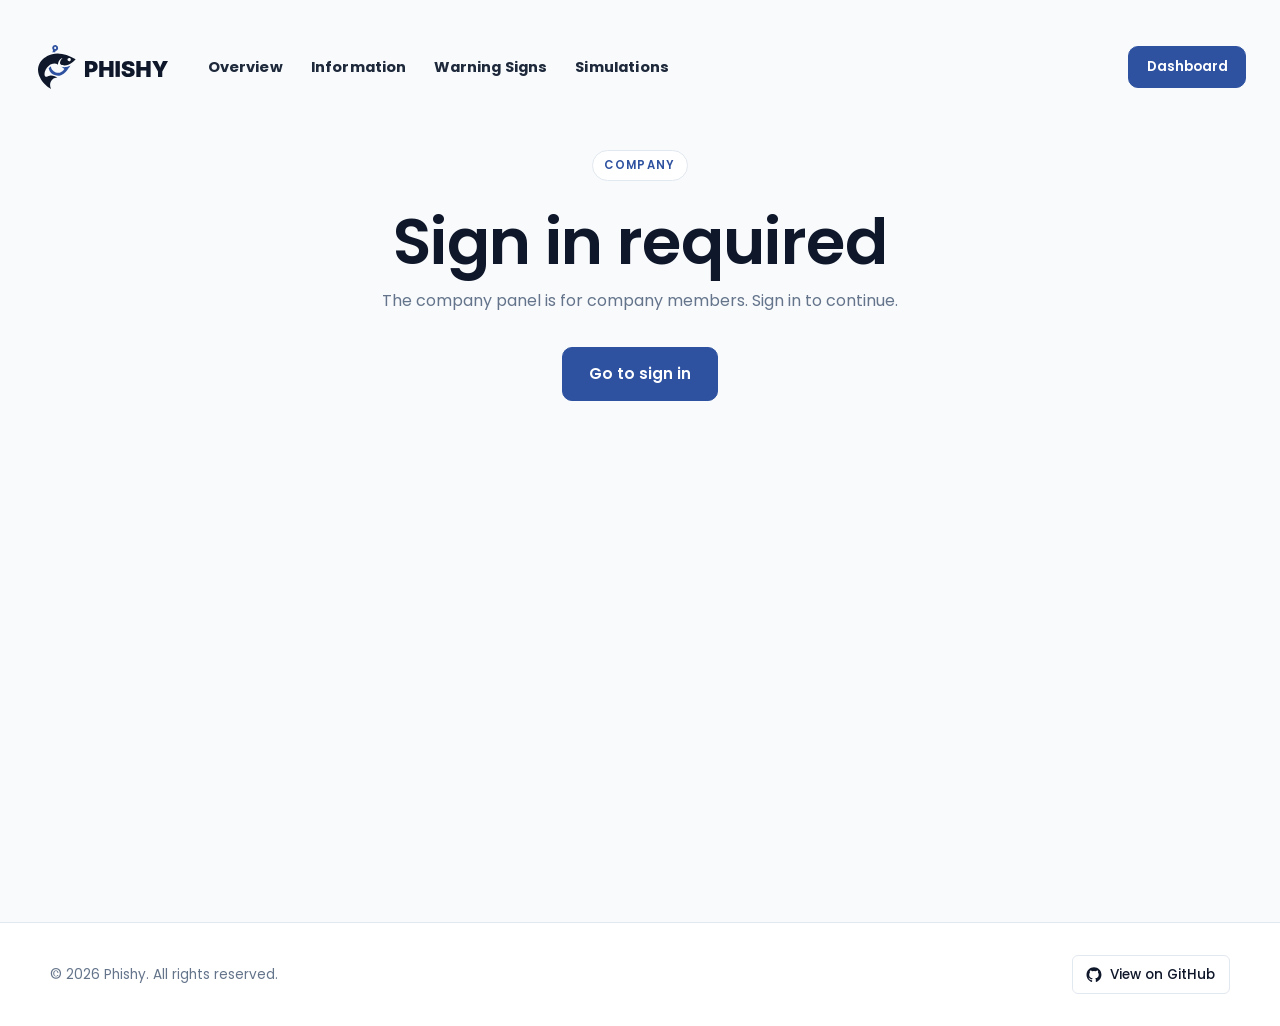
==== company/index.html @ 07e4cd46 "Sync local working tree: add company page, JS modules, content updates" ====
<!DOCTYPE html>
<html lang="en">
  <head>
    <meta charset="UTF-8" />
    <meta name="viewport" content="width=device-width, initial-scale=1.0" />
    <title>Company &middot; Phishy</title>
    <meta name="description" content="Manage your company's phishing-awareness training." />
    <link rel="icon" type="image/png" href="../assets/icon.svg" />
    <link rel="preconnect" href="https://fonts.googleapis.com" />
    <link rel="preconnect" href="https://fonts.gstatic.com" crossorigin />
    <link
      href="https://fonts.googleapis.com/css2?family=Poppins:wght@400;500;600;700&display=swap"
      rel="stylesheet"
    />
    <link rel="stylesheet" href="../css/styles.css" />
    <script src="../js/config.js" defer></script>
    <script src="../js/store.js" defer></script>
    <script src="../js/script.js" defer></script>
    <script src="../js/courses.js" defer></script>
    <script src="../js/admin.js" defer></script>
  </head>
  <body>
    <div class="site-loader" id="site-loader" aria-hidden="true">
      <div class="site-loader-inner">
        <div class="site-loader-spinner"></div>
        <span class="site-loader-brand">Phishy</span>
      </div>
    </div>
    <header class="top-bar">
      <div class="top-bar-shell">
       <div class="top-bar-inner">
        <div class="top-bar-left">
          <a class="brand" href="../">
            <svg class="topbar-logo" viewBox="0 0 509.56 172.07" aria-label="Phishy" role="img">
              <g>
                <path class="logo-accent" d="M91.88,85.73c3.72,2.69,7.43,5.38,11.15,8.08-1.21,2.16-3.29,5.32-6.69,8.33-2.05,1.82-5.66,4.98-11.3,6.4-4.79,1.21-9.96.86-15.49-1.04-7.07-2.43-11.16-6.92-12.14-8.04-5.78-6.55-6.75-13.91-6.98-16.58-2.81,2.55-5.63,5.1-8.44,7.65.49,3.24,1.96,9.81,7.01,16.1,5.88,7.3,13.16,9.92,16.99,11.23,8.02,2.76,14.97,2.88,20.87,1.55,8.08-1.82,13.3-6.22,16.96-9.26,1.44-1.2,3.92-3.39,10.4-11.42,3.43-4.26,8.1-10.3,13.33-17.91-3.51,1.97-9.47,4.76-17.36,5.85-7.9,1.09-14.39.03-18.3-.92Z" />
                <path class="logo-accent" d="M56.51,29.27c1.63-.33,3.46-.62,5.45-.81,1.92-.18,3.7-.24,5.31-.23.63-1.81,1.26-3.62,1.89-5.43,4.02-.67,7.54-3.47,8.96-7.59,2.06-5.99-1.13-12.52-7.12-14.58-5.99-2.06-12.52,1.13-14.58,7.12-1.45,4.2-.31,8.67,2.57,11.67-.83,3.29-1.65,6.57-2.48,9.86ZM64.16,8.69c1.54-1.72,4.19-1.87,5.91-.33,1.72,1.54,1.87,4.19.33,5.91-1.54,1.72-4.19,1.87-5.91.33-1.72-1.54-1.87-4.19-.33-5.91Z" />
              </g>
              <g class="logo-primary">
                <path d="M184.14,125.05v-61.99h26.71c4.6,0,8.63.91,12.09,2.73,3.45,1.82,6.14,4.38,8.07,7.68,1.93,3.3,2.89,7.16,2.89,11.57s-.98,8.27-2.95,11.5c-1.97,3.23-4.73,5.73-8.28,7.49-3.55,1.76-7.68,2.64-12.4,2.64h-9.32v18.39h-16.81ZM200.95,93.6h5.91c2.97,0,5.29-.78,6.97-2.33,1.68-1.55,2.52-3.63,2.52-6.24s-.84-4.78-2.52-6.26c-1.68-1.48-4-2.23-6.97-2.23h-5.91v17.06Z" />
                <path d="M240.06,125.05v-61.99h16.81v23.55h22.3v-23.55h16.81v61.99h-16.81v-24.88h-22.3v24.88h-16.81Z" />
                <path d="M320.76,63.06v61.99h-16.81v-61.99h16.81Z" />
                <path d="M353.96,125.8c-5.38,0-10.07-.8-14.08-2.39-4.01-1.6-7.12-4.06-9.34-7.38s-3.34-7.59-3.37-12.77h15.97c.14,2.86,1.12,5.03,2.95,6.51,1.83,1.48,4.37,2.23,7.61,2.23,2.69,0,4.74-.49,6.14-1.48,1.4-.98,2.1-2.24,2.1-3.76,0-1.39-.69-2.55-2.08-3.49-1.39-.94-3.8-1.77-7.24-2.5l-6.24-1.33c-5.46-1.16-9.77-3.15-12.92-5.97-3.15-2.81-4.72-6.65-4.72-11.5,0-3.94,1.07-7.38,3.2-10.34,2.13-2.95,5.08-5.26,8.84-6.91,3.76-1.65,8.09-2.48,13-2.48s9.35.84,13,2.52c3.65,1.68,6.46,4.04,8.45,7.07,1.98,3.04,2.99,6.58,3.02,10.63h-16.14c-.14-2.02-.88-3.6-2.23-4.72s-3.38-1.68-6.09-1.68-4.51.44-5.7,1.33-1.79,2.02-1.79,3.41c0,1.47.65,2.66,1.96,3.58,1.3.92,3.43,1.69,6.37,2.33l5.08,1.08c6.85,1.44,11.79,3.79,14.83,7.03s4.56,7.22,4.56,11.94c0,6.13-2.23,10.84-6.68,14.12-4.45,3.29-10.6,4.93-18.45,4.93Z" />
                <path d="M385.5,125.05v-61.99h16.81v23.55h22.3v-23.55h16.81v61.99h-16.81v-24.88h-22.3v24.88h-16.81Z" />
                <path d="M470.41,125.05v-21.55l-23.09-40.44h19.76l8.94,18.72c.55,1.14,1.06,2.29,1.52,3.45s.89,2.4,1.31,3.7c.8-2.64,1.69-5.02,2.66-7.16l8.36-18.72h19.68l-22.42,40.44v21.55h-16.72Z" />
              </g>
              <path class="logo-primary" d="M36.27,42.96c-5.64,3.22-29.71,16.98-35.16,43.08-3.72,17.8,2.76,32.61,6.37,40.82,11.84,26.92,34.33,40.3,43.81,45.2-1.38-2.84-6.84-14.9-1.82-27.08,2.16-5.24,5.39-8.37,6.09-9.02,8.19-7.73,19-7.2,21.46-7.02-8.16-5.5-19.29-10.78-31.29-8.72-8.71,1.49-13.19,6.04-17.04,3.51-5.41-3.55-3.06-18.15,1.74-27.44,5.86-11.34,17.38-18.59,20.26-20.41.39-.25.62-.4.97-.59,8.11-4.27,19.31-4.45,25.42.9h0s0,0,0,0c.38.34.72.66,1.02.94.4-3.71,2.3-17.07,12.92-23.9,1.4-.9,3.07-1.77,5.07-2.46-8.75,8.7-11.91,18.54-8.51,24.11,3.22,5.28,11.55,5.43,15.6,5.51,21.42.38,38.09-16.8,44.43-24.11-37.49-24.81-80.46-30.98-111.35-13.32ZM126.99,61.61c-2.4,2.68-6.52,2.91-9.2.51-2.68-2.4-2.91-6.52-.51-9.2,2.4-2.68,6.52-2.91,9.2-.51,2.68,2.4,2.91,6.52.51,9.2Z" />
            </svg>
          </a>
          <nav class="top-nav" aria-label="Primary">
            <a href="../">Overview</a>
            <a href="../information/">Information</a>
            <a href="../warning-signs/">Warning Signs</a>
            <a href="../simulations/">Simulations</a>
          </nav>
        </div>
        <a class="login-button" href="../dashboard/">Dashboard</a>
        <button class="menu-toggle" type="button" aria-label="Toggle menu" aria-expanded="false" aria-controls="top-bar-menu">
          <span></span><span></span><span></span>
        </button>
        <div class="top-bar-menu" id="top-bar-menu">
          <a href="../">Overview</a>
          <a href="../information/">Information</a>
          <a href="../warning-signs/">Warning Signs</a>
          <a href="../simulations/">Simulations</a>
          <a href="../dashboard/" class="top-bar-menu-login">Dashboard</a>
        </div>
       </div>
      </div>
    </header>

    <main class="dashboard-section">
      <div class="container dashboard-layout admin-layout" id="admin-root">
        <p class="dashboard-loading">Loading admin panel...</p>
      </div>
    </main>

    <footer class="site-footer">
      <div class="container site-footer-inner">
        <p class="site-footer-copy">&copy; 2026 Phishy. All rights reserved.</p>
        <a class="site-footer-link" href="https://github.com/Xylemo/Phishing-Awarness-Website" target="_blank" rel="noopener noreferrer">
          <svg class="site-footer-icon" viewBox="0 0 24 24" aria-hidden="true">
            <path fill="currentColor" d="M12 .5C5.73.5.75 5.48.75 11.75c0 4.97 3.22 9.18 7.69 10.67.56.1.77-.24.77-.54 0-.27-.01-1.15-.02-2.08-3.13.68-3.79-1.33-3.79-1.33-.51-1.29-1.25-1.64-1.25-1.64-1.02-.7.08-.69.08-.69 1.13.08 1.72 1.16 1.72 1.16 1 1.72 2.63 1.22 3.27.93.1-.73.39-1.22.71-1.5-2.5-.28-5.13-1.25-5.13-5.56 0-1.23.44-2.23 1.16-3.02-.12-.28-.5-1.42.11-2.96 0 0 .94-.3 3.08 1.15a10.66 10.66 0 015.6 0c2.14-1.45 3.08-1.15 3.08-1.15.61 1.54.23 2.68.11 2.96.72.79 1.16 1.79 1.16 3.02 0 4.32-2.64 5.27-5.15 5.55.4.35.76 1.03.76 2.08 0 1.5-.01 2.71-.01 3.08 0 .3.2.65.78.54 4.46-1.49 7.68-5.7 7.68-10.67C23.25 5.48 18.27.5 12 .5z" />
          </svg>
          <span>View on GitHub</span>
        </a>
      </div>
    </footer>
  </body>
</html>
---- css/styles.css ----
:root {
  --bg: #f8fafc;
  --surface: #f8fafc;
  --surface-alt: #f1f5f9;
  --panel: #ffffff;
  --border: #e2e8f0;
  --border-strong: #cbd5e1;
  --text: #1e293b;
  --muted: #64748b;
  --heading: #0f172a;
  --accent: #2e52a0;
  --accent-hover: #1e3a8a;
  --accent-soft: #eaeef7;
  --danger: #b91c1c;
  --success: #15803d;
  --dark: #0f172a;
  --radius-sm: 4px;
  --radius: 6px;
  --radius-lg: 10px;
}

* {
  box-sizing: border-box;
}



.site-loader {
  position: fixed;
  inset: 0;
  z-index: 100;
  display: flex;
  align-items: center;
  justify-content: center;
  background: #ffffff;
  transition: opacity 350ms ease, visibility 350ms;
}

.site-loader.is-hidden {
  opacity: 0;
  visibility: hidden;
  pointer-events: none;
}

.site-loader-inner {
  display: flex;
  flex-direction: column;
  align-items: center;
  gap: 1.1rem;
}

.site-loader-spinner {
  width: 2.5rem;
  height: 2.5rem;
  border: 3px solid #eaeef7;
  border-top-color: #2e52a0;
  border-radius: 50%;
  animation: site-loader-spin 750ms linear infinite;
}

.site-loader-brand {
  color: #0f172a;
  font-weight: 600;
  font-size: 1rem;
  letter-spacing: 0.05em;
  text-transform: uppercase;
}

@keyframes site-loader-spin {
  to { transform: rotate(360deg); }
}

body {
  margin: 0;
  font-family: "Poppins", "Segoe UI", Arial, Helvetica, sans-serif;
  font-size: 15px;
  line-height: 1.65;
  color: var(--text);
  background: var(--bg);
  -webkit-font-smoothing: antialiased;
}

a {
  color: var(--accent);
}

a:hover {
  color: var(--accent-hover);
}

.container {
  width: min(1180px, calc(100% - 2rem));
  margin: 0 auto;
}

.top-bar-shell {
  width: min(1320px, calc(100% - 2rem));
  margin: 0 auto;
}

.top-bar {
  position: sticky;
  top: 2rem;
  z-index: 20;
  padding: 0 0 1rem;
  background: transparent;
  border-bottom: 0;
}

.top-bar-shell {
  background: rgba(255, 255, 255, 0);
  border: 0px solid transparent;
  border-radius: 20px;
  backdrop-filter: blur(0);
  box-shadow: 0 18px 40px rgba(15, 23, 42, 0);
  transition:
    background 180ms ease,
    border-color 180ms ease,
    box-shadow 180ms ease,
    backdrop-filter 180ms ease;
}

.top-bar.is-scrolled .top-bar-shell {
  border-style: none;
  background: rgba(255, 255, 255, 0.85);
  backdrop-filter: blur(18px);
  box-shadow:
    0 1px 0 rgba(15, 23, 42, 0.02),
    0 12px 32px -12px rgba(15, 23, 42, 0.18),
    0 0 0 1px rgba(15, 23, 42, 0.08);
}

.top-bar-inner {
  display: flex;
  align-items: center;
  justify-content: space-between;
  gap: 1.5rem;
  min-height: 4.4rem;
  padding: 0 1.1rem 0 1.35rem;
}

.top-bar-left {
  display: flex;
  align-items: center;
  gap: 2.5rem;
}

.top-bar-menu {
  display: none;
}

.menu-toggle {
  display: none;
  flex-direction: column;
  justify-content: center;
  gap: 4px;
  width: 40px;
  height: 40px;
  padding: 0;
  border: 1px solid var(--border);
  border-radius: var(--radius);
  background: #ffffff;
  cursor: pointer;
  margin-left: auto;
}

.menu-toggle span {
  display: block;
  width: 18px;
  height: 2px;
  margin: 0 auto;
  background: var(--heading);
  border-radius: 2px;
  transition: transform 200ms ease, opacity 200ms ease;
}

.menu-toggle[aria-expanded="true"] span:nth-child(1) {
  transform: translateY(6px) rotate(45deg);
}

.menu-toggle[aria-expanded="true"] span:nth-child(2) {
  opacity: 0;
}

.menu-toggle[aria-expanded="true"] span:nth-child(3) {
  transform: translateY(-6px) rotate(-45deg);
}

.brand {
  display: inline-flex;
  align-items: center;
  flex-shrink: 0;
}

.brand img,
.topbar-logo {
  display: block;
  width: clamp(90px, 14vw, 130px);
  height: auto;
}

.topbar-logo .logo-primary {
  fill: #0f172a;
}

.topbar-logo .logo-accent {
  fill: var(--accent);
}

.top-nav {
  display: flex;
  align-items: center;
  gap: 1.75rem;
  margin: 0;
  color: var(--text);
  font-size: 0.92rem;
  font-weight: 700;
  letter-spacing: 0.01em;
}

.top-nav a {
  position: relative;
  padding: 0.25rem 0;
  color: var(--text);
  text-decoration: none;
  transition: color 150ms ease;
}

.top-nav a:hover {
  color: var(--accent);
}

.top-nav a::after {
  content: "";
  position: absolute;
  left: 0;
  right: 0;
  bottom: -0.4rem;
  height: 2px;
  background: var(--accent);
  transform: scaleX(0);
  transform-origin: left;
  transition: transform 180ms ease;
}

.top-nav a:hover::after {
  transform: scaleX(1);
}

.login-button {
  display: inline-flex;
  align-items: center;
  justify-content: center;
  padding: 0.55rem 1.1rem;
  border-radius: 10px;
  border: 1px solid var(--accent);
  background: var(--accent);
  color: #ffffff;
  font-size: 0.85rem;
  font-weight: 600;
  text-decoration: none;
  white-space: nowrap;
  transition: background 150ms ease, border-color 150ms ease;
}

.login-button:hover {
  background: var(--accent-hover);
  border-color: var(--accent-hover);
  color: #ffffff;
}

.topbar-auth-group {
  display: inline-flex;
  align-items: center;
  gap: 0.4rem;
}

.topbar-signout {
  display: inline-flex;
  align-items: center;
  padding: 0.4rem 0.5rem;
  border: 0;
  background: transparent;
  color: var(--muted);
  font-family: inherit;
  font-size: 0.85rem;
  font-weight: 500;
  cursor: pointer;
  text-decoration: none;
  white-space: nowrap;
  transition: color 150ms ease;
}

.topbar-signout:hover {
  color: var(--heading);
  text-decoration: underline;
}

.top-bar-menu-signout {
  display: block;
  width: 100%;
  margin-top: 0.25rem;
  padding: 0.6rem 0.75rem;
  border: 0;
  border-top: 1px solid var(--border);
  background: transparent;
  color: var(--muted);
  font-family: inherit;
  font-size: 0.92rem;
  font-weight: 500;
  text-align: left;
  cursor: pointer;
}

.top-bar-menu-signout:hover {
  background: var(--surface);
  color: var(--heading);
}

@media (max-width: 700px) {
  .topbar-signout {
    display: none;
  }
}

.hero-section {
  margin: 0;
  padding: 0;
  background: linear-gradient(180deg, #f8fafc 0%, #ffffff 100%);
  border-bottom: 1px solid var(--border);
}

.hero-island {
  width: 100%;
  min-height: auto;
  margin: 0;
  border: 0;
  border-radius: 0;
  background: transparent;
}

.hero-layout {
  display: flex;
  flex-direction: column;
  align-items: center;
  justify-content: center;
  min-height: clamp(24rem, 50vh, 32rem);
  padding: clamp(3rem, 7vw, 5.5rem) 0 clamp(3rem, 7vw, 5rem);
  text-align: center;
}

.hero-copy {
  max-width: 44rem;
}

.eyebrow {
  display: inline-block;
  margin: 0 0 1rem;
  padding: 0.3rem 0.7rem;
  border: 1px solid var(--border);
  border-radius: 999px;
  background: #ffffff;
  font-size: 0.72rem;
  font-weight: 600;
  letter-spacing: 0.12em;
  text-transform: uppercase;
  color: var(--accent);
}

h1, h2, h3 {
  margin-top: 0;
  color: var(--heading);
  letter-spacing: -0.01em;
}

h1 {
  margin-bottom: 1rem;
  line-height: 1.15;
  font-size: 4rem;
  font-weight: 600;
}

h2 {
  font-size: clamp(1.4rem, 2.6vw, 1.85rem);
  font-weight: 600;
  letter-spacing: -0.005em;
}

.subtitle {
  max-width: 36rem;
  margin: 0 auto;
  font-size: 1.05rem;
  color: var(--muted);
  font-weight: 400;
}

.hero-proof {
  display: flex;
  flex-wrap: wrap;
  justify-content: center;
  gap: 0.5rem;
  margin-top: 1.75rem;
}

.hero-proof span {
  display: inline-flex;
  align-items: center;
  padding: 0.4rem 0.85rem;
  border-radius: 999px;
  border: 1px solid var(--border);
  background: #ffffff;
  background-image: none;
  -webkit-background-clip: initial;
  background-clip: initial;
  -webkit-text-fill-color: initial;
  color: var(--text);
  font-size: 0.78rem;
  font-weight: 500;
  letter-spacing: 0.01em;
}

.hero-demo-button {
  display: inline-flex;
  align-items: center;
  justify-content: center;
  margin-top: 2rem;
  padding: 0.85rem 1.6rem;
  border-radius: 10px;
  border: 1px solid var(--accent);
  background: var(--accent);
  color: #ffffff;
  font-size: 0.95rem;
  font-weight: 600;
  text-decoration: none;
  white-space: nowrap;
  transition: background 150ms ease, border-color 150ms ease, transform 120ms ease;
}

.hero-demo-button:hover {
  background: var(--accent-hover);
  border-color: var(--accent-hover);
  color: #ffffff;
  transform: translateY(-1px);
}

.info-band-section {
  margin: 0;
  padding: 3.5rem 0;
  background-image: url("../assets/card.png");
  color: #ffffff;
  border-top: 0;
  border-bottom: 0;
}

.info-band-layout {
  display: grid;
  grid-template-columns: repeat(4, minmax(0, 1fr));
  gap: 2rem;
  align-items: start;
}

.info-band-item {
  padding: 0 1.5rem 0 0;
  border-right: 1px solid rgba(255, 255, 255, 0.12);
}

.info-band-item:last-child {
  border-right: 0;
}

.info-band-value {
  display: block;
  margin-bottom: 0.4rem;
  color: #ffffff;
  font-size: clamp(1.6rem, 3vw, 2.4rem);
  font-weight: 600;
  font-feature-settings: "tnum";
  letter-spacing: -0.01em;
  line-height: 1;
}

.info-band-item h3 {
  margin: 0;
  color: rgba(255, 255, 255, 0.75);
  font-size: 0.78rem;
  font-weight: 500;
  text-transform: uppercase;
  letter-spacing: 0.08em;
}

p {
  margin: 0;
  color: var(--text);
}

.phishing-info-section {
  padding: 5rem 0;
  background: var(--surface);
  border-bottom: 1px solid var(--border);
}

.phishing-info-header {
  max-width: 46rem;
  margin: 0 auto 3rem;
  text-align: center;
}

.phishing-info-header .eyebrow {
  background: #ffffff;
}

.phishing-info-header h2 {
  margin: 0.75rem 0 1rem;
}

.phishing-info-lede {
  font-size: 1.02rem;
  color: var(--muted);
  line-height: 1.7;
}

.phishing-info-grid {
  display: grid;
  grid-template-columns: repeat(auto-fit, minmax(240px, 1fr));
  gap: 1.25rem;
  margin-bottom: 3rem;
}

.phishing-info-card {
  padding: 1.6rem 1.5rem;
  border-radius: var(--radius);
  background: #ffffff;
  border: 1px solid var(--border);
  box-shadow: 0 1px 2px rgba(15, 23, 42, 0.03);
  transition: border-color 180ms ease, transform 180ms ease;
}

.phishing-info-card:hover {
  border-color: var(--border-strong);
  transform: translateY(-1px);
}

.phishing-info-card h3 {
  margin: 0 0 0.6rem;
  color: var(--heading);
  font-size: 1.02rem;
  font-weight: 600;
  border-left: 3px solid var(--accent);
  padding-left: 0.6rem;
}

.phishing-info-card p {
  font-size: 0.92rem;
  color: var(--muted);
  line-height: 1.65;
}

.phishing-info-link {
  display: inline-block;
  margin-top: 0.85rem;
  color: var(--accent);
  font-size: 0.88rem;
  font-weight: 600;
  text-decoration: none;
}

.phishing-info-link:hover {
  text-decoration: underline;
}

.phishing-signs {
  max-width: 50rem;
  margin: 0 auto;
  padding: 2rem 2.25rem;
  border-radius: var(--radius);
  background: #ffffff;
  border: 1px solid var(--border);
  box-shadow: 0 1px 2px rgba(15, 23, 42, 0.03);
}

.phishing-signs h3 {
  margin: 0 0 1rem;
  color: var(--heading);
  font-size: 1.08rem;
  font-weight: 600;
  padding-bottom: 0.75rem;
  border-bottom: 1px solid var(--border);
}

.phishing-signs ul {
  margin: 0;
  padding-left: 1.1rem;
  color: var(--muted);
  font-size: 0.93rem;
  line-height: 1.75;
}

.phishing-signs li + li {
  margin-top: 0.4rem;
}

.demo-section {
  padding: 4rem 0 5rem;
  background: var(--surface);
  min-height: calc(100vh - 4rem);
}

.demo-layout {
  display: flex;
  flex-direction: column;
  gap: 1.5rem;
}

.demo-header {
  max-width: 44rem;
  margin: 0 auto 1rem;
  text-align: center;
}

.demo-header h1 {
  font-size: clamp(1.8rem, 3.6vw, 2.4rem);
  margin: 0.6rem 0 0.85rem;
}

.demo-lede {
  font-size: 1rem;
  color: var(--muted);
  line-height: 1.7;
}

.demo-progress {
  display: flex;
  align-items: center;
  gap: 1rem;
  max-width: 50rem;
  width: 100%;
  margin: 0 auto;
  padding: 0.6rem 0.9rem;
  background: #ffffff;
  border: 1px solid var(--border);
  border-radius: var(--radius);
  font-size: 0.82rem;
  font-weight: 600;
  color: var(--muted);
}

.demo-progress-bar {
  flex: 1;
  height: 4px;
  border-radius: 999px;
  background: var(--surface-alt);
  overflow: hidden;
}

.demo-progress-fill {
  height: 100%;
  width: 0%;
  background: var(--accent);
  transition: width 250ms ease;
}

.fake-browser {
  max-width: 60rem;
  width: 100%;
  margin: 0 auto;
  border-radius: var(--radius);
  overflow: hidden;
  background: #ffffff;
  border: 1px solid var(--border);
  box-shadow: 0 4px 20px -8px rgba(15, 23, 42, 0.12);
}

.fake-browser.is-correct { border-color: var(--success); }
.fake-browser.is-wrong { border-color: var(--danger); }

.fake-browser-chrome {
  display: flex;
  align-items: center;
  gap: 0.75rem;
  padding: 0.65rem 0.9rem;
  background: var(--surface-alt);
  border-bottom: 1px solid var(--border);
}

.fake-browser-dots {
  display: inline-flex;
  gap: 0.35rem;
}

.fake-browser-dots span {
  width: 11px;
  height: 11px;
  border-radius: 50%;
  background: #cbd5e1;
}

.fake-browser-dots span:nth-child(1) { background: #ef4444; }
.fake-browser-dots span:nth-child(2) { background: #f59e0b; }
.fake-browser-dots span:nth-child(3) { background: #22c55e; }

.fake-browser-url {
  flex: 1;
  padding: 0.4rem 0.85rem;
  border-radius: var(--radius-sm);
  background: #ffffff;
  border: 1px solid var(--border);
  font-family: "SFMono-Regular", Consolas, monospace;
  font-size: 0.82rem;
  color: var(--text);
  overflow: hidden;
  text-overflow: ellipsis;
  white-space: nowrap;
}

.fake-browser-screen {
  min-height: 22rem;
  padding: 2rem;
  background: #fafafa;
}

.mock-site { max-width: 26rem; margin: 0 auto; font-family: "Poppins", sans-serif; }
.mock-card { padding: 1.75rem 1.5rem; border-radius: var(--radius); background: #ffffff; box-shadow: 0 4px 14px rgba(15, 23, 42, 0.08); display: flex; flex-direction: column; gap: 0.6rem; }
.mock-card h2 { margin: 0 0 0.25rem; font-size: 1.25rem; color: #111827; }
.mock-card label { font-size: 0.78rem; font-weight: 600; color: #374151; margin-top: 0.3rem; }
.mock-card input { padding: 0.55rem 0.7rem; border-radius: var(--radius-sm); border: 1px solid #d1d5db; font-size: 0.9rem; }
.mock-card button { margin-top: 0.6rem; padding: 0.65rem; border-radius: var(--radius-sm); border: none; background: var(--accent); color: #fff; font-weight: 600; cursor: pointer; }
.mock-card-dark { background: #0d1117; color: #c9d1d9; }
.mock-card-dark h2 { color: #f0f6fc; }
.mock-card-dark label { color: #8b949e; }
.mock-card-dark input { background: #0d1117; border-color: #30363d; color: #f0f6fc; }
.mock-card-dark button { background: #238636; }
.mock-urgent { margin: 0; padding: 0.55rem 0.7rem; border-radius: var(--radius-sm); background: rgba(239, 68, 68, 0.12); color: #b91c1c; font-size: 0.82rem; font-weight: 500; }
.mock-link { margin: 0.25rem 0 0; font-size: 0.82rem; color: #2e52a0; }

.demo-actions {
  display: flex;
  gap: 0.75rem;
  justify-content: center;
  max-width: 50rem;
  width: 100%;
  margin: 0 auto;
}

.demo-actions.is-single {
  justify-content: center;
}

.demo-actions.is-single .demo-button {
  flex: 0 1 14rem;
}

.demo-button {
  padding: 0.7rem 1.5rem;
  border-radius: var(--radius);
  border: 1px solid transparent;
  font-family: inherit;
  font-size: 0.92rem;
  font-weight: 600;
  cursor: pointer;
  transition: background 150ms ease, border-color 150ms ease, transform 100ms ease;
}

.demo-button:hover {
  transform: translateY(-1px);
}

.demo-button-danger {
  background: #ffffff;
  color: var(--danger);
  border-color: #fecaca;
}

.demo-button-danger:hover {
  background: var(--danger);
  border-color: var(--danger);
  color: #ffffff;
}

.demo-button-safe {
  background: #ffffff;
  color: var(--success);
  border-color: #bbf7d0;
}

.demo-button-safe:hover {
  background: var(--success);
  border-color: var(--success);
  color: #ffffff;
}

.demo-button-next {
  background: var(--accent);
  border-color: var(--accent);
  color: #ffffff;
  margin-top: 0.5rem;
}

.demo-button-next:hover {
  background: var(--accent-hover);
  border-color: var(--accent-hover);
}

.demo-button[disabled] {
  opacity: 0.5;
  cursor: not-allowed;
  transform: none;
}

.demo-feedback,
.demo-complete {
  max-width: 50rem;
  width: 100%;
  margin: 0 auto;
  padding: 1.5rem 1.75rem;
  border-radius: var(--radius);
  background: #ffffff;
  border: 1px solid var(--border);
  text-align: left;
}

.demo-feedback h3 {
  margin: 0 0 0.5rem;
  color: var(--heading);
  font-size: 1.05rem;
  font-weight: 600;
}

.demo-feedback p {
  color: var(--muted);
  font-size: 0.93rem;
  line-height: 1.65;
  margin-bottom: 1rem;
}

.demo-complete {
  text-align: center;
}

.demo-complete h2 {
  margin: 0 0 0.5rem;
}

.demo-complete p {
  color: var(--muted);
  margin-bottom: 0.5rem;
}

.sim-stage {
  max-width: 64rem;
  width: 100%;
  margin: 0 auto;
}

.sim-message {
  border-radius: var(--radius);
  background: #ffffff;
  border: 1px solid var(--border);
  overflow: hidden;
  box-shadow: 0 1px 2px rgba(15, 23, 42, 0.03);
}

.sim-sms {
  max-width: 24.5rem;
  margin: 0 auto;
  border-radius: 2rem;
  border: 10px solid #111827;
  background: #000000;
  box-shadow: 0 24px 60px -28px rgba(15, 23, 42, 0.55);
}

.sim-phone-shell {
  min-height: 43rem;
  display: flex;
  flex-direction: column;
  background:
    radial-gradient(circle at top, rgba(255, 255, 255, 0.94), rgba(244, 246, 251, 0.98) 40%, #eef2f7 100%);
  font-family: -apple-system, BlinkMacSystemFont, "Segoe UI", sans-serif;
}

.sim-phone-status {
  display: flex;
  justify-content: space-between;
  align-items: center;
  padding: 0.85rem 1.15rem 0.55rem;
  color: #111827;
  font-size: 0.86rem;
  font-weight: 700;
}

.sim-phone-icons {
  display: flex;
  align-items: center;
  gap: 0.35rem;
}

.sim-phone-signal,
.sim-phone-wifi,
.sim-phone-battery {
  display: inline-flex;
  align-items: center;
  justify-content: center;
  color: #111827;
}

.sim-phone-signal::before {
  content: "|||";
  letter-spacing: -0.08em;
  font-size: 0.8rem;
}

.sim-phone-wifi::before {
  content: "))";
  font-size: 0.72rem;
  letter-spacing: -0.12em;
}

.sim-phone-battery {
  width: 1.5rem;
  height: 0.8rem;
  border: 1.8px solid #111827;
  border-radius: 0.25rem;
  position: relative;
}

.sim-phone-battery::before {
  content: "";
  width: 72%;
  height: 56%;
  border-radius: 0.12rem;
  background: #22c55e;
}

.sim-phone-battery::after {
  content: "";
  position: absolute;
  right: -0.2rem;
  width: 0.12rem;
  height: 0.34rem;
  border-radius: 999px;
  background: #111827;
}

.sim-imessage-header {
  display: grid;
  grid-template-columns: auto 1fr auto;
  align-items: center;
  gap: 0.55rem;
  padding: 0.55rem 0.9rem 0.7rem;
  border-bottom: 1px solid rgba(148, 163, 184, 0.22);
  background: rgba(249, 250, 251, 0.9);
  backdrop-filter: blur(10px);
}

.sim-imessage-back,
.sim-imessage-info {
  color: #0a84ff;
  font-size: 0.85rem;
  white-space: nowrap;
}

.sim-imessage-info {
  width: 1.55rem;
  height: 1.55rem;
  border-radius: 999px;
  border: 1.5px solid currentColor;
  display: inline-flex;
  align-items: center;
  justify-content: center;
  font-weight: 700;
}

.sim-imessage-contact {
  display: flex;
  align-items: center;
  justify-content: center;
  gap: 0.65rem;
  min-width: 0;
}

.sim-imessage-avatar {
  width: 2rem;
  height: 2rem;
  border-radius: 999px;
  background: linear-gradient(135deg, #dbeafe, #bfdbfe);
  color: #1d4ed8;
  display: inline-flex;
  align-items: center;
  justify-content: center;
  font-size: 0.92rem;
  font-weight: 700;
  flex-shrink: 0;
}

.sim-imessage-contact strong,
.sim-imessage-contact span {
  display: block;
}

.sim-imessage-contact strong {
  color: #111827;
  font-size: 0.92rem;
  white-space: nowrap;
  overflow: hidden;
  text-overflow: ellipsis;
}

.sim-imessage-contact div span {
  color: #6b7280;
  font-size: 0.72rem;
  margin-top: 0.1rem;
}

.sim-imessage-thread {
  flex: 1;
  display: flex;
  flex-direction: column;
  justify-content: flex-end;
  gap: 0.9rem;
  padding: 1.25rem 0.9rem 1.1rem;
  position: relative;
}

.sim-imessage-date {
  align-self: center;
  padding: 0.22rem 0.55rem;
  border-radius: 999px;
  background: rgba(203, 213, 225, 0.55);
  color: #475569;
  font-size: 0.72rem;
}

.sim-sms-bubble {
  display: inline-block;
  max-width: 84%;
  padding: 0.9rem 1rem;
  border-radius: 1.3rem 1.3rem 1.3rem 0.4rem;
  background: #e5e7eb;
  color: #111827;
  font-size: 0.98rem;
  line-height: 1.55;
  white-space: pre-wrap;
  box-shadow: 0 4px 12px rgba(148, 163, 184, 0.18);
}

.sim-imessage-alert {
  max-width: 84%;
  display: flex;
  flex-direction: column;
  align-items: flex-start;
  gap: 0.45rem;
  margin-top: 0.1rem;
}

.sim-imessage-alert p {
  margin: 0;
  color: #6b7280;
  font-size: 0.74rem;
  line-height: 1.45;
}

.sim-sms-report-btn {
  padding: 0.28rem 0.65rem;
  border: 1px solid rgba(59, 130, 246, 0.24);
  border-radius: 999px;
  background: rgba(255, 255, 255, 0.92);
  color: #0a84ff;
  font-family: inherit;
  font-size: 0.74rem;
  font-weight: 600;
  cursor: pointer;
}

.sim-sms-report-btn:hover {
  background: #0a84ff;
  border-color: #0a84ff;
  color: #ffffff;
}

.sim-imessage-compose {
  display: grid;
  grid-template-columns: auto 1fr auto;
  align-items: center;
  gap: 0.55rem;
  padding: 0.75rem 0.9rem 0.9rem;
}

.sim-imessage-compose-icon {
  width: 1.8rem;
  height: 1.8rem;
  border-radius: 999px;
  display: inline-flex;
  align-items: center;
  justify-content: center;
  color: #0a84ff;
  border: 1px solid rgba(10, 132, 255, 0.35);
  background: rgba(255, 255, 255, 0.75);
  font-size: 0.95rem;
}

.sim-imessage-compose-field {
  min-height: 2.1rem;
  display: inline-flex;
  align-items: center;
  padding: 0 0.9rem;
  border-radius: 999px;
  border: 1px solid rgba(148, 163, 184, 0.35);
  background: rgba(255, 255, 255, 0.92);
  color: #9ca3af;
  font-size: 0.9rem;
}

.sim-phone-home {
  width: 8.5rem;
  height: 0.33rem;
  border-radius: 999px;
  background: rgba(17, 24, 39, 0.9);
  margin: 0 auto 0.65rem;
}

.sim-email {
  border-radius: 1.35rem;
  background: #f6f8fc;
  border-color: #d6ddea;
  box-shadow: 0 24px 60px -36px rgba(15, 23, 42, 0.45);
}

.sim-gmail-topbar {
  display: grid;
  grid-template-columns: auto 1fr auto;
  align-items: center;
  gap: 1rem;
  padding: 1rem 1.15rem;
  background: #ffffff;
  border-bottom: 1px solid #e5e7eb;
}

.sim-gmail-brand {
  display: inline-flex;
  align-items: center;
  gap: 0.55rem;
  color: #5f6368;
  font-size: 1.25rem;
  font-weight: 500;
}

.sim-gmail-brand-mark {
  width: 1.15rem;
  height: 1.15rem;
  border-radius: 0.2rem;
  background: linear-gradient(135deg, #ea4335 0 25%, #fbbc04 25% 50%, #34a853 50% 75%, #4285f4 75% 100%);
}

.sim-gmail-search {
  min-height: 3rem;
  display: flex;
  align-items: center;
  padding: 0 1rem;
  border-radius: 999px;
  background: #eaf1fb;
  color: #5f6368;
  font-size: 0.92rem;
}

.sim-gmail-user,
.sim-email-avatar {
  width: 2.35rem;
  height: 2.35rem;
  border-radius: 999px;
  display: inline-flex;
  align-items: center;
  justify-content: center;
  font-weight: 700;
}

.sim-gmail-user {
  background: #dbeafe;
  color: #1d4ed8;
}

.sim-gmail-layout {
  display: grid;
  grid-template-columns: 12rem 1fr;
  min-height: 31rem;
}

.sim-gmail-nav {
  padding: 1rem 0.7rem 1rem 0.95rem;
  background: #f6f8fc;
  border-right: 1px solid #e5e7eb;
}

.sim-gmail-compose {
  display: inline-flex;
  align-items: center;
  justify-content: center;
  min-height: 3rem;
  padding: 0 1.15rem;
  border-radius: 1rem;
  background: #c2e7ff;
  color: #0f172a;
  font-weight: 600;
  margin-bottom: 1rem;
}

.sim-gmail-nav-item {
  display: flex;
  align-items: center;
  min-height: 2.45rem;
  padding: 0 0.9rem;
  border-radius: 0 999px 999px 0;
  color: #475569;
  font-size: 0.9rem;
}

.sim-gmail-nav-item-active {
  background: #fce8e6;
  color: #b3261e;
  font-weight: 600;
}

.sim-gmail-main {
  padding: 0.8rem 1rem 1.15rem;
}

.sim-gmail-toolbar {
  display: flex;
  justify-content: space-between;
  align-items: center;
  gap: 1rem;
  margin-bottom: 0.75rem;
  padding: 0 0.25rem;
  color: #5f6368;
  font-size: 0.86rem;
}

.sim-gmail-toolbar strong {
  color: #111827;
  font-size: 1rem;
}

.sim-gmail-list {
  background: #ffffff;
  border: 1px solid #e5e7eb;
  border-radius: 1rem 1rem 0.65rem 0.65rem;
  overflow: hidden;
}

.sim-gmail-row {
  display: grid;
  grid-template-columns: auto minmax(6rem, 11rem) minmax(8rem, 16rem) 1fr auto;
  align-items: center;
  gap: 0.8rem;
  padding: 0.9rem 1rem;
  background: #f2f6fc;
  color: #475569;
  font-size: 0.88rem;
  border-bottom: 1px solid #edf2f7;
}

.sim-gmail-row-star { grid-area: star; }
.sim-gmail-row-from { grid-area: from; }
.sim-gmail-row-subject { grid-area: subject; }
.sim-gmail-row-snippet { grid-area: snippet; }
.sim-gmail-row-time { grid-area: time; }

.sim-gmail-row-active {
  background: #d3e3fd;
}

.sim-gmail-row-star {
  color: #9ca3af;
  font-size: 1rem;
}

.sim-gmail-row-from,
.sim-gmail-row-subject {
  color: #111827;
  font-weight: 600;
}

.sim-gmail-row-from,
.sim-gmail-row-subject,
.sim-gmail-row-snippet {
  overflow: hidden;
  text-overflow: ellipsis;
  white-space: nowrap;
}

.sim-gmail-row-time {
  color: #475569;
  font-size: 0.82rem;
}

.sim-email-card {
  margin-top: 1rem;
  padding: 1.25rem 1.35rem 1.45rem;
  border-radius: 1rem;
  background: #ffffff;
  border: 1px solid #e5e7eb;
  position: relative;
}

.sim-email-card-top {
  display: flex;
  align-items: flex-start;
  justify-content: space-between;
  gap: 0.75rem;
  margin-bottom: 1rem;
}

.sim-email-title {
  margin: 0;
  color: #202124;
  font-size: 1.35rem;
  font-weight: 500;
}

.sim-email-menu {
  position: relative;
  flex-shrink: 0;
}

.sim-email-menu-toggle {
  width: 2rem;
  height: 2rem;
  border: 0;
  border-radius: 999px;
  background: transparent;
  color: #5f6368;
  font-size: 1.15rem;
  line-height: 1;
  cursor: pointer;
}

.sim-email-menu-toggle:hover {
  background: #eef2f7;
  color: #111827;
}

.sim-email-menu-panel {
  position: absolute;
  top: calc(100% + 0.35rem);
  right: 0;
  min-width: 10rem;
  padding: 0.35rem;
  border: 1px solid #e5e7eb;
  border-radius: 0.75rem;
  background: #ffffff;
  box-shadow: 0 16px 32px -18px rgba(15, 23, 42, 0.3);
  opacity: 0;
  pointer-events: none;
  transform: translateY(-4px);
  transition: opacity 140ms ease, transform 140ms ease;
}

.sim-email-menu.is-open .sim-email-menu-panel {
  opacity: 1;
  pointer-events: auto;
  transform: translateY(0);
}

.sim-email-menu-action {
  width: 100%;
  padding: 0.55rem 0.75rem;
  border: 0;
  border-radius: 0.55rem;
  background: transparent;
  color: #b3261e;
  font-family: inherit;
  font-size: 0.84rem;
  font-weight: 600;
  text-align: left;
  cursor: pointer;
}

.sim-email-menu-action:hover {
  background: #fef2f2;
}

.sim-email-header {
  display: flex;
  align-items: center;
  gap: 0.85rem;
  margin-bottom: 1rem;
}

.sim-email-avatar {
  flex-shrink: 0;
  background: #fce8b2;
  color: #92400e;
}

.sim-email-meta {
  min-width: 0;
}

.sim-email-sender-line,
.sim-email-recipient-line {
  display: flex;
  align-items: center;
  gap: 0.45rem;
  min-width: 0;
}

.sim-email-sender-line {
  color: #475569;
  font-size: 0.9rem;
  line-height: 1.5;
  flex-wrap: wrap;
}

.sim-email-sender-line strong {
  color: #111827;
}

.sim-email-sender-line span {
  word-break: break-word;
}

.sim-email-recipient-line {
  color: #6b7280;
  font-size: 0.78rem;
}

.sim-email-body {
  color: #1f2937;
  font-size: 0.95rem;
  line-height: 1.75;
  white-space: pre-wrap;
}

.sim-url {
  padding: 1.25rem 1.4rem 1.5rem;
  display: flex;
  flex-direction: column;
  gap: 0.85rem;
  position: relative;
}

.sim-url-context {
  color: var(--muted);
  font-size: 0.88rem;
  font-style: italic;
}

.sim-url-bar {
  font-family: "SFMono-Regular", Consolas, Menlo, monospace;
  padding: 0.85rem 1rem;
  background: var(--surface-alt);
  border: 1px solid var(--border);
  border-radius: var(--radius);
  word-break: break-all;
  font-size: 0.95rem;
  color: var(--heading);
}

.sim-highlight-target {
  position: relative;
  z-index: 1;
  transition: box-shadow 160ms ease, background 160ms ease, transform 160ms ease;
}

.sim-highlight-target.is-phishing {
  box-shadow: 0 0 0 3px rgba(185, 28, 28, 0.25);
}

.sim-highlight-target.is-safe {
  box-shadow: 0 0 0 3px rgba(21, 128, 61, 0.22);
}

.sim-inline-feedback {
  position: absolute;
  z-index: 4;
  width: min(24rem, calc(100% - 1.5rem));
  padding: 1rem 1rem 0.95rem;
  border-radius: 1rem;
  border: 1px solid var(--border);
  background: rgba(255, 255, 255, 0.96);
  backdrop-filter: blur(10px);
  box-shadow: 0 20px 40px -24px rgba(15, 23, 42, 0.45);
}

.sim-inline-feedback.is-phishing {
  border-color: #fecaca;
}

.sim-inline-feedback.is-safe {
  border-color: #bbf7d0;
}

.sim-inline-feedback-badge {
  display: inline-flex;
  align-items: center;
  min-height: 1.55rem;
  padding: 0 0.55rem;
  border-radius: 999px;
  font-size: 0.72rem;
  font-weight: 700;
  letter-spacing: 0.05em;
  text-transform: uppercase;
}

.sim-inline-feedback.is-phishing .sim-inline-feedback-badge {
  background: #fef2f2;
  color: #b91c1c;
}

.sim-inline-feedback.is-safe .sim-inline-feedback-badge {
  background: #f0fdf4;
  color: #15803d;
}

.sim-inline-feedback h4 {
  margin: 0.65rem 0 0.45rem;
  color: var(--heading);
  font-size: 0.98rem;
  font-weight: 600;
  line-height: 1.4;
}

.sim-inline-feedback p {
  margin: 0;
  color: var(--muted);
  font-size: 0.87rem;
  line-height: 1.6;
}

.sim-inline-feedback-next {
  margin-top: 0.85rem;
}

.has-inline-feedback-sms .sim-inline-feedback {
  left: 0.9rem;
  right: 0.9rem;
  bottom: 1rem;
  width: auto;
}

.has-inline-feedback-email .sim-inline-feedback {
  top: 1rem;
  right: 1rem;
}

.has-inline-feedback-url .sim-inline-feedback {
  left: 1rem;
  right: 1rem;
  bottom: 1rem;
  width: auto;
}

.course-quiz-host {
  margin-top: 1.5rem;
}

.course-quiz-host .quiz-shell {
  display: flex;
  flex-direction: column;
  gap: 1rem;
}

.history-section {
  padding: 4rem 0 5rem;
  background: var(--surface);
  border-bottom: 1px solid var(--border);
}

.history-layout {
  max-width: 64rem;
}

.history-header {
  text-align: center;
  margin-bottom: 3rem;
}

.history-header h1 {
  margin: 0.6rem 0 1rem;
  font-size: clamp(1.9rem, 3.8vw, 2.6rem);
}

.history-lede {
  max-width: 38rem;
  margin: 0 auto;
  font-size: 1.02rem;
  color: var(--muted);
  line-height: 1.75;
}

.history-article {
  display: grid;
  grid-template-columns: repeat(auto-fit, minmax(22rem, 1fr));
  gap: 1rem;
  align-items: start;
}

.history-article > .history-callout,
.history-article > .history-full {
  grid-column: 1 / -1;
}

.history-block {
  padding: 1.75rem 1.85rem;
  border-radius: var(--radius);
  background: #ffffff;
  border: 1px solid var(--border);
  box-shadow: 0 1px 2px rgba(15, 23, 42, 0.03);
  height: 100%;
}

.history-block h2 {
  margin: 0 0 0.85rem;
  color: var(--heading);
  font-size: 1.2rem;
  font-weight: 600;
}

.history-block p {
  font-size: 0.97rem;
  color: var(--text);
  line-height: 1.75;
}

.history-block p + p {
  margin-top: 0.85rem;
}

.history-era {
  margin: 0 0 0.5rem;
  color: var(--accent);
  font-size: 0.7rem;
  font-weight: 600;
  letter-spacing: 0.1em;
  text-transform: uppercase;
}

.history-callout {
  padding: 1.85rem 2rem;
  border-radius: var(--radius);
  background: var(--dark);
  background-image: url("../assets/card.png");
  color: #ffffff;
  border: 0;
}

.history-callout h3 {
  margin: 0 0 0.5rem;
  color: #ffffff;
  font-size: 1.08rem;
  font-weight: 600;
}

.history-callout p {
  margin: 0 0 1rem;
  color: rgba(255, 255, 255, 0.78);
  font-size: 0.95rem;
  line-height: 1.7;
}

.history-back-link {
  display: inline-block;
  color: #ffffff;
  font-weight: 600;
  font-size: 0.9rem;
  text-decoration: none;
  border-bottom: 1px solid rgba(255, 255, 255, 0.45);
  padding-bottom: 1px;
}

.history-back-link:hover {
  border-bottom-color: #ffffff;
  color: #ffffff;
}

.warning-list {
  margin: 0;
  padding-left: 1.1rem;
  color: var(--text);
  font-size: 0.95rem;
  line-height: 1.8;
}

.warning-list li + li {
  margin-top: 0.5rem;
}

.warning-list strong {
  color: var(--heading);
}

.history-block code {
  padding: 0.1rem 0.35rem;
  border-radius: var(--radius-sm);
  background: var(--accent-soft);
  color: var(--accent);
  font-family: "SFMono-Regular", Consolas, monospace;
  font-size: 0.88em;
}

.article-layout {
  max-width: 72rem;
}

.article-page-header {
  text-align: center;
  margin-bottom: 3rem;
}

.article-page-header h1 {
  margin: 0.6rem 0 1rem;
  font-size: clamp(1.9rem, 3.8vw, 2.6rem);
}

.article-lede {
  max-width: 38rem;
  margin: 0 auto;
  font-size: 1.02rem;
  color: var(--muted);
  line-height: 1.75;
}

.article-list {
  display: flex;
  flex-direction: column;
  gap: 1.5rem;
  margin-bottom: 2rem;
}

.article-card {
  background: #ffffff;
  border: 1px solid var(--border);
  border-radius: var(--radius);
  padding: 2.5rem 2.75rem;
  box-shadow: 0 1px 2px rgba(15, 23, 42, 0.03);
  transition: border-color 180ms ease;
}

.article-card:hover {
  border-color: var(--border-strong);
}

.article-meta {
  margin-bottom: 1.75rem;
  padding-bottom: 1.5rem;
  border-bottom: 1px solid var(--border);
}

.article-category {
  margin: 0 0 0.6rem;
  color: var(--accent);
  font-size: 0.72rem;
  font-weight: 600;
  letter-spacing: 0.1em;
  text-transform: uppercase;
}

.article-title {
  margin: 0 0 1.4rem;
  font-size: clamp(1.5rem, 2.8vw, 2rem);
  font-weight: 600;
  letter-spacing: -0.015em;
  line-height: 1.2;
  color: var(--heading);
}

.article-byline {
  display: flex;
  align-items: center;
  gap: 0.85rem;
}

.article-avatar {
  flex-shrink: 0;
  display: inline-flex;
  align-items: center;
  justify-content: center;
  width: 2.5rem;
  height: 2.5rem;
  border-radius: 50%;
  background: var(--accent);
  color: #ffffff;
  font-size: 0.78rem;
  font-weight: 600;
  letter-spacing: 0.04em;
}

.article-avatars {
  display: inline-flex;
  flex-shrink: 0;
}

.article-avatars .article-avatar + .article-avatar {
  margin-left: -0.7rem;
  box-shadow: 0 0 0 2px #ffffff;
}

.article-avatars .article-avatar:nth-child(2) {
  background: var(--accent-hover);
}

.article-byline-meta {
  display: flex;
  flex-direction: column;
  line-height: 1.35;
}

.article-author {
  color: var(--heading);
  font-size: 0.92rem;
  font-weight: 600;
}

.article-author-role {
  color: var(--muted);
  font-size: 0.82rem;
}

.article-prose {
  font-size: 1.02rem;
  line-height: 1.8;
  color: var(--text);
}

.article-prose p {
  margin: 0;
  color: var(--text);
}

.article-prose p + p {
  margin-top: 1.1rem;
}

.article-prose ul {
  margin: 1.1rem 0 0;
  padding-left: 1.4rem;
  color: var(--text);
}

.article-prose li {
  margin-top: 0.45rem;
  line-height: 1.7;
}

.article-prose li:first-child {
  margin-top: 0;
}

.article-prose ul + p,
.article-prose p + ul {
  margin-top: 1.1rem;
}

.article-empty {
  padding: 1.75rem 2rem;
  border: 1px dashed var(--border-strong);
  border-radius: var(--radius);
  background: #ffffff;
  color: var(--muted);
  font-size: 0.92rem;
  text-align: center;
}

.auth-section {
  min-height: calc(100vh - 4rem);
  padding: 4rem 0;
  background: var(--surface);
  display: flex;
  align-items: center;
  justify-content: center;
}

.auth-card {
  width: min(26rem, 100%);
  margin: 0 auto;
  padding: 2.25rem 2rem;
  background: #ffffff;
  border: 1px solid var(--border);
  border-radius: var(--radius);
  box-shadow: 0 4px 24px -8px rgba(15, 23, 42, 0.08);
}

.auth-header {
  text-align: center;
  margin-bottom: 1.75rem;
}

.auth-header h1 {
  margin: 0.25rem 0 0.4rem;
  font-size: 1.5rem;
  font-weight: 600;
}

.auth-header p {
  color: var(--muted);
  font-size: 0.92rem;
}

.auth-form {
  display: flex;
  flex-direction: column;
  gap: 1.1rem;
}

.auth-field {
  display: flex;
  flex-direction: column;
  gap: 0.4rem;
}

.auth-field label {
  font-size: 0.78rem;
  font-weight: 600;
  color: var(--heading);
  letter-spacing: 0.02em;
}

.auth-field input {
  padding: 0.65rem 0.85rem;
  border: 1px solid var(--border-strong);
  border-radius: var(--radius);
  font-family: inherit;
  font-size: 0.95rem;
  color: var(--text);
  background: #ffffff;
  transition: border-color 150ms ease, box-shadow 150ms ease;
}

.auth-field input:focus {
  outline: none;
  border-color: var(--accent);
  box-shadow: 0 0 0 3px rgba(46, 82, 160, 0.12);
}

.auth-row {
  display: flex;
  align-items: center;
  justify-content: space-between;
  font-size: 0.85rem;
}

.auth-row label {
  display: inline-flex;
  align-items: center;
  gap: 0.45rem;
  color: var(--muted);
  cursor: pointer;
}

.auth-row a {
  color: var(--accent);
  text-decoration: none;
  font-weight: 500;
}

.auth-row a:hover {
  text-decoration: underline;
}

.auth-submit {
  margin-top: 0.25rem;
  padding: 0.75rem 1rem;
  border: 1px solid var(--accent);
  background: var(--accent);
  color: #ffffff;
  border-radius: var(--radius);
  font-family: inherit;
  font-size: 0.95rem;
  font-weight: 600;
  cursor: pointer;
  transition: background 150ms ease, border-color 150ms ease;
}

.auth-submit:hover {
  background: var(--accent-hover);
  border-color: var(--accent-hover);
}

.auth-divider {
  display: flex;
  align-items: center;
  gap: 0.75rem;
  margin: 1.25rem 0 0.85rem;
  color: var(--muted);
  font-size: 0.78rem;
  text-transform: uppercase;
  letter-spacing: 0.1em;
}

.auth-divider::before,
.auth-divider::after {
  content: "";
  flex: 1;
  height: 1px;
  background: var(--border);
}

.auth-alt {
  text-align: center;
  font-size: 0.9rem;
  color: var(--muted);
}

.auth-alt a {
  color: var(--accent);
  font-weight: 600;
  text-decoration: none;
}

.auth-alt a:hover {
  text-decoration: underline;
}

.auth-notice {
  margin-top: 1.5rem;
  padding: 0.85rem 1rem;
  border-left: 3px solid var(--accent);
  background: var(--accent-soft);
  border-radius: var(--radius-sm);
  color: var(--text);
  font-size: 0.85rem;
  line-height: 1.6;
}

.auth-notice strong {
  color: var(--heading);
}

.auth-notice[hidden] {
  display: none;
}

.team-section {
  padding: 4rem 0;
  background: #ffffff;
}

.team-header {
  text-align: center;
  margin-bottom: 2.5rem;
}

.team-header h2 {
  margin: 0.6rem 0 0.5rem;
}

.team-grid {
  display: grid;
  grid-template-columns: repeat(auto-fill, minmax(220px, 1fr));
  gap: 1rem;
  margin-top: 1rem;
}

.team-card {
  background: #ffffff;
  border: 1px solid var(--border);
  border-radius: var(--radius);
  padding: 1.25rem 1.25rem 1rem;
  transition: border-color 180ms ease;
}

.team-card:hover {
  border-color: var(--border-strong);
}

.team-card h3 {
  font-size: 1.02rem;
  font-weight: 600;
  color: var(--heading);
  margin: 0 0 0.2rem;
}

.team-card-role {
  font-size: 0.82rem;
  color: var(--accent);
  font-weight: 500;
  margin: 0 0 0.85rem;
  line-height: 1.4;
  letter-spacing: 0.01em;
}

.team-card ul {
  margin: 0;
  padding-left: 1.1rem;
}

.team-card ul li {
  font-size: 0.85rem;
  color: var(--muted);
  line-height: 1.65;
}

.site-footer {
  padding: 2rem 0;
  border-top: 1px solid var(--border);
  background: #ffffff;
}

.site-footer-inner {
  display: flex;
  align-items: center;
  justify-content: space-between;
  gap: 1rem;
}

.site-footer-copy {
  margin: 0;
  font-size: 0.85rem;
  color: var(--muted);
}

.site-footer-link {
  display: inline-flex;
  align-items: center;
  gap: 0.5rem;
  padding: 0.45rem 0.85rem;
  border-radius: var(--radius);
  border: 1px solid var(--border);
  background: #ffffff;
  color: var(--heading);
  font-size: 0.85rem;
  font-weight: 500;
  text-decoration: none;
  transition: border-color 150ms ease, background 150ms ease;
}

.site-footer-link:hover {
  border-color: var(--border-strong);
  background: var(--surface);
  color: var(--heading);
}

.site-footer-icon {
  width: 16px;
  height: 16px;
}

@keyframes shimmer {
  0%, 100% { background-position: 0% 50%; }
  50% { background-position: 100% 50%; }
}

.catalog-status {
  display: inline-flex;
  flex-wrap: wrap;
  align-items: center;
  gap: 0.6rem;
  margin-top: 1.25rem;
  padding: 0.55rem 0.9rem;
  background: #ffffff;
  border: 1px solid var(--border);
  border-radius: 999px;
  font-size: 0.88rem;
  color: var(--muted);
  text-align: left;
}

.catalog-status .status-pill {
  display: inline-flex;
  align-items: center;
  padding: 0.2rem 0.6rem;
  border-radius: 999px;
  background: var(--surface-alt);
  color: var(--heading);
  font-size: 0.75rem;
  font-weight: 600;
  letter-spacing: 0.04em;
  text-transform: uppercase;
}

.catalog-status .status-pill-on {
  background: var(--accent-soft);
  color: var(--accent);
}

.catalog-status .status-link {
  color: var(--accent);
  font-weight: 600;
  text-decoration: none;
}

.catalog-status .status-link:hover {
  text-decoration: underline;
}

.catalog-status .status-signout {
  border: 0;
  background: transparent;
  color: var(--muted);
  cursor: pointer;
  font-size: 0.85rem;
  font-family: inherit;
  text-decoration: underline;
  padding: 0;
}

.catalog-status .status-signout:hover {
  color: var(--heading);
}

.catalog-section {
  margin-top: 3rem;
}

.catalog-section-head {
  margin-bottom: 1.25rem;
}

.catalog-section-head h2 {
  margin: 0 0 0.35rem;
  font-size: 1.4rem;
}

.catalog-section-head p {
  color: var(--muted);
  font-size: 0.95rem;
}

.catalog-grid {
  display: grid;
  grid-template-columns: repeat(auto-fit, minmax(18rem, 1fr));
  gap: 1rem;
}

.course-card {
  display: flex;
  flex-direction: column;
  gap: 0.6rem;
  padding: 1.4rem 1.4rem 1.25rem;
  background: #ffffff;
  border: 1px solid var(--border);
  border-radius: var(--radius);
  box-shadow: 0 1px 2px rgba(15, 23, 42, 0.03);
  transition: border-color 180ms ease, transform 180ms ease;
}

.course-card:hover {
  border-color: var(--border-strong);
  transform: translateY(-1px);
}

.course-card-head {
  display: flex;
  justify-content: space-between;
  align-items: center;
  gap: 0.75rem;
}

.course-meta {
  font-size: 0.78rem;
  color: var(--muted);
  text-transform: lowercase;
}

.course-card-title {
  margin: 0;
  font-size: 1.05rem;
  font-weight: 600;
  color: var(--heading);
}

.course-card-desc {
  margin: 0;
  font-size: 0.9rem;
  color: var(--muted);
  line-height: 1.6;
  flex: 1;
}

.course-card-actions {
  margin-top: 0.4rem;
}

.course-badge {
  display: inline-flex;
  align-items: center;
  padding: 0.18rem 0.6rem;
  border-radius: 999px;
  font-size: 0.7rem;
  font-weight: 600;
  letter-spacing: 0.06em;
  text-transform: uppercase;
}

.course-badge-free {
  background: #dcfce7;
  color: #166534;
}

.course-badge-premium {
  background: var(--surface-alt);
  color: var(--muted);
}

.course-badge-assigned {
  background: var(--accent-soft);
  color: var(--accent);
}

.course-badge-done {
  background: #dcfce7;
  color: #166534;
}

.catalog-btn {
  display: inline-flex;
  align-items: center;
  justify-content: center;
  padding: 0.55rem 1.1rem;
  border-radius: var(--radius);
  border: 1px solid var(--accent);
  background: var(--accent);
  color: #ffffff;
  font-family: inherit;
  font-size: 0.88rem;
  font-weight: 600;
  text-decoration: none;
  cursor: pointer;
  transition: background 150ms ease, border-color 150ms ease;
}

.catalog-btn:hover {
  background: var(--accent-hover);
  border-color: var(--accent-hover);
  color: #ffffff;
}

.catalog-btn-outline {
  background: #ffffff;
  color: var(--accent);
}

.catalog-btn-outline:hover {
  background: var(--accent-soft);
  color: var(--accent);
}

.catalog-btn-muted {
  background: var(--surface-alt);
  border-color: var(--border);
  color: var(--muted);
  cursor: not-allowed;
}

.catalog-btn-muted:hover {
  background: var(--surface-alt);
  border-color: var(--border);
  color: var(--muted);
}

.catalog-btn-danger {
  background: #ffffff;
  color: var(--danger);
  border-color: #fecaca;
}

.catalog-btn-danger:hover {
  background: var(--danger);
  border-color: var(--danger);
  color: #ffffff;
}

.catalog-back {
  display: inline-flex;
  align-items: center;
  gap: 0.4rem;
  margin-bottom: 1rem;
  padding: 0.4rem 0.7rem;
  border: 1px solid var(--border);
  border-radius: var(--radius);
  background: #ffffff;
  color: var(--text);
  font-family: inherit;
  font-size: 0.85rem;
  cursor: pointer;
}

.catalog-back:hover {
  border-color: var(--border-strong);
}

.course-paper {
  background: #ffffff;
  border: 1px solid var(--border);
  border-radius: var(--radius);
  padding: 2rem 2.25rem;
}

.course-paper-head h2 {
  margin: 0.4rem 0 0.5rem;
  font-size: 1.6rem;
}

.course-paper-desc {
  color: var(--muted);
  font-size: 0.95rem;
  margin: 0 0 1.25rem;
  padding-bottom: 1.25rem;
  border-bottom: 1px solid var(--border);
}

.course-paper-body h3 {
  margin: 1.5rem 0 0.6rem;
  font-size: 1.05rem;
  color: var(--heading);
}

.course-paper-body p {
  font-size: 0.97rem;
  line-height: 1.75;
  color: var(--text);
}

.course-paper-body p + p { margin-top: 0.8rem; }

.course-paper-body ul,
.course-paper-body ol {
  padding-left: 1.4rem;
  margin: 0.6rem 0 0;
}

.course-paper-body li {
  margin-top: 0.45rem;
  line-height: 1.7;
  color: var(--text);
}

.course-paper-foot {
  display: flex;
  align-items: center;
  gap: 0.75rem;
  margin-top: 1.5rem;
  padding-top: 1.5rem;
  border-top: 1px solid var(--border);
}

.course-paper-note {
  color: var(--muted);
  font-size: 0.9rem;
  margin: 0;
  flex: 1;
}

.course-done-pill {
  display: inline-flex;
  align-items: center;
  padding: 0.35rem 0.8rem;
  border-radius: 999px;
  background: #dcfce7;
  color: #166534;
  font-size: 0.85rem;
  font-weight: 600;
}

.catalog-business {
  margin-top: 4rem;
}

.catalog-business-card {
  padding: 2rem 2.25rem;
  border-radius: var(--radius);
  background: var(--dark);
  color: #ffffff;
  text-align: center;
}

.catalog-business-card h2 {
  color: #ffffff;
  margin: 0 0 0.5rem;
}

.catalog-business-card p {
  color: rgba(255, 255, 255, 0.78);
  max-width: 38rem;
  margin: 0 auto 1.25rem;
  line-height: 1.65;
}

.catalog-business-card .hero-demo-button {
  background: #ffffff;
  color: var(--accent);
  border-color: #ffffff;
}

.catalog-business-card .hero-demo-button:hover {
  background: var(--accent-soft);
  color: var(--accent);
}

.dashboard-section {
  padding: 4rem 0 5rem;
  background: var(--surface);
  min-height: calc(100vh - 4rem);
}

.dashboard-layout {
  display: flex;
  flex-direction: column;
  gap: 2rem;
  max-width: 64rem;
}

.dashboard-loading {
  text-align: center;
  color: var(--muted);
  padding: 4rem 0;
}

.dashboard-header {
  text-align: center;
}

.dashboard-header h1 {
  margin: 0.5rem 0 0.6rem;
}

.dashboard-lede {
  color: var(--muted);
  font-size: 1rem;
  max-width: 38rem;
  margin: 0 auto;
}

.dashboard-summary {
  display: grid;
  grid-template-columns: repeat(auto-fit, minmax(14rem, 1fr));
  gap: 1rem;
  align-items: center;
  padding: 1.25rem 1.5rem;
  background: #ffffff;
  border: 1px solid var(--border);
  border-radius: var(--radius);
}

.dashboard-stat {
  display: flex;
  flex-direction: column;
  gap: 0.3rem;
}

.dashboard-stat-value {
  font-size: 1.5rem;
  font-weight: 600;
  color: var(--heading);
  line-height: 1;
}

.dashboard-stat-label {
  font-size: 0.82rem;
  color: var(--muted);
}

.dashboard-stat-bar {
  gap: 0.4rem;
}

.dashboard-progress {
  width: 100%;
  height: 8px;
  background: var(--surface-alt);
  border-radius: 999px;
  overflow: hidden;
}

.dashboard-progress-fill {
  height: 100%;
  background: var(--accent);
  transition: width 250ms ease;
}

.dashboard-summary > .catalog-btn {
  justify-self: end;
}

.dashboard-courses .catalog-section-head {
  margin-bottom: 1.25rem;
}

.dashboard-course-grid {
  display: grid;
  grid-template-columns: repeat(auto-fit, minmax(18rem, 1fr));
  gap: 1rem;
}

.dashboard-course {
  display: flex;
  flex-direction: column;
  gap: 0.6rem;
  padding: 1.4rem 1.4rem 1.25rem;
  background: #ffffff;
  border: 1px solid var(--border);
  border-radius: var(--radius);
  box-shadow: 0 1px 2px rgba(15, 23, 42, 0.03);
}

.dashboard-course.is-done {
  border-color: #bbf7d0;
}

.dashboard-course-head {
  display: flex;
  justify-content: space-between;
  align-items: center;
  gap: 0.75rem;
}

.dashboard-course h3 {
  margin: 0;
  font-size: 1.05rem;
  font-weight: 600;
  color: var(--heading);
}

.dashboard-course p {
  margin: 0;
  font-size: 0.9rem;
  color: var(--muted);
  line-height: 1.6;
  flex: 1;
}

.dashboard-empty {
  color: var(--muted);
  font-style: italic;
  text-align: center;
  padding: 2rem 1rem;
  background: #ffffff;
  border: 1px dashed var(--border-strong);
  border-radius: var(--radius);
}

.admin-layout {
  max-width: 68rem;
}

.admin-header-actions {
  margin-top: 1rem;
}

.admin-section {
  background: #ffffff;
  border: 1px solid var(--border);
  border-radius: var(--radius);
  padding: 1.75rem 1.85rem;
}

.admin-form {
  margin: 1rem 0 1.25rem;
}

.admin-form-row {
  display: grid;
  grid-template-columns: repeat(auto-fit, minmax(12rem, 1fr)) auto;
  gap: 0.85rem;
  align-items: end;
}

.admin-form label {
  display: flex;
  flex-direction: column;
  gap: 0.35rem;
  font-size: 0.78rem;
  font-weight: 600;
  color: var(--heading);
}

.admin-form input,
.admin-form textarea {
  padding: 0.55rem 0.7rem;
  border: 1px solid var(--border-strong);
  border-radius: var(--radius);
  font-family: inherit;
  font-size: 0.92rem;
  color: var(--text);
  background: #ffffff;
}

.admin-form input:focus,
.admin-form textarea:focus {
  outline: none;
  border-color: var(--accent);
  box-shadow: 0 0 0 3px rgba(46, 82, 160, 0.12);
}

.admin-form-stacked {
  display: flex;
  flex-direction: column;
  gap: 0.85rem;
}

.admin-form-error {
  margin: 0.6rem 0 0;
  color: var(--danger);
  font-size: 0.85rem;
}

.admin-table-wrap {
  overflow-x: auto;
  border: 1px solid var(--border);
  border-radius: var(--radius);
}

.admin-table {
  width: 100%;
  border-collapse: collapse;
  font-size: 0.92rem;
}

.admin-table th,
.admin-table td {
  padding: 0.85rem 1rem;
  text-align: left;
  border-bottom: 1px solid var(--border);
  vertical-align: middle;
}

.admin-table thead th {
  background: var(--surface);
  color: var(--muted);
  font-weight: 600;
  font-size: 0.78rem;
  text-transform: uppercase;
  letter-spacing: 0.06em;
}

.admin-table tbody tr:last-child td {
  border-bottom: 0;
}

.admin-cell-num {
  text-align: right;
  font-variant-numeric: tabular-nums;
  white-space: nowrap;
}

.admin-cell-actions {
  display: flex;
  gap: 0.5rem;
  justify-content: flex-end;
}

.admin-cell-sub {
  color: var(--muted);
  font-size: 0.82rem;
  margin-top: 0.15rem;
}

.admin-empty {
  text-align: center;
  color: var(--muted);
  font-style: italic;
}

.admin-modal {
  position: fixed;
  inset: 0;
  z-index: 50;
  display: flex;
  align-items: center;
  justify-content: center;
  padding: 1.5rem;
  background: rgba(15, 23, 42, 0.45);
  backdrop-filter: blur(4px);
}

.admin-modal[hidden] {
  display: none;
}

.admin-modal-card {
  width: min(34rem, 100%);
  max-height: 90vh;
  overflow-y: auto;
  background: #ffffff;
  border: 1px solid var(--border);
  border-radius: var(--radius);
  padding: 1.5rem 1.75rem;
  box-shadow: 0 20px 50px -20px rgba(15, 23, 42, 0.3);
}

.admin-modal-head {
  display: flex;
  justify-content: space-between;
  align-items: center;
  margin-bottom: 1rem;
}

.admin-modal-head h3 {
  margin: 0;
  font-size: 1.1rem;
}

.admin-modal-close {
  width: 2rem;
  height: 2rem;
  border: 0;
  background: transparent;
  color: var(--muted);
  font-size: 1.4rem;
  cursor: pointer;
  border-radius: var(--radius);
}

.admin-modal-close:hover {
  background: var(--surface);
  color: var(--heading);
}

.admin-modal-foot {
  display: flex;
  justify-content: flex-end;
  gap: 0.65rem;
  margin-top: 1.25rem;
  padding-top: 1rem;
  border-top: 1px solid var(--border);
}

.admin-checks {
  display: flex;
  flex-direction: column;
  gap: 0.5rem;
}

.admin-check {
  display: flex;
  align-items: flex-start;
  gap: 0.7rem;
  padding: 0.6rem 0.7rem;
  background: var(--surface);
  border: 1px solid var(--border);
  border-radius: var(--radius);
  cursor: pointer;
}

.admin-check input[type="checkbox"] {
  margin-top: 0.2rem;
}

.admin-check-body {
  display: flex;
  flex-direction: column;
  gap: 0.15rem;
}

.admin-check-title {
  font-weight: 600;
  color: var(--heading);
  font-size: 0.92rem;
}

.admin-check-meta {
  color: var(--muted);
  font-size: 0.8rem;
}

.auth-error {
  padding: 0.7rem 0.85rem;
  border-radius: var(--radius-sm);
  background: #fef2f2;
  border-left: 3px solid var(--danger);
  color: var(--danger);
  font-size: 0.88rem;
}

.auth-error[hidden] { display: none; }

.auth-demo {
  margin-top: 1.25rem;
  padding: 0.85rem 1rem;
  background: var(--surface);
  border: 1px dashed var(--border-strong);
  border-radius: var(--radius);
  font-size: 0.83rem;
  color: var(--muted);
}

.auth-demo-title {
  margin: 0 0 0.4rem;
  color: var(--heading);
  font-weight: 600;
  text-transform: uppercase;
  letter-spacing: 0.06em;
  font-size: 0.72rem;
}

.auth-demo ul {
  margin: 0;
  padding-left: 1.1rem;
}

.auth-demo li {
  margin-top: 0.2rem;
  line-height: 1.5;
}

.auth-demo li:first-child { margin-top: 0; }

.auth-demo-island {
  position: fixed;
  right: 1.5rem;
  bottom: 1.5rem;
  z-index: 30;
  width: min(20rem, calc(100% - 3rem));
  padding: 1rem 1.15rem;
  background: #ffffff;
  border: 1px solid var(--border);
  border-radius: var(--radius);
  box-shadow:
    0 1px 2px rgba(15, 23, 42, 0.04),
    0 16px 32px -16px rgba(15, 23, 42, 0.18);
  font-size: 0.83rem;
  color: var(--muted);
}

.auth-demo-island .auth-demo-title {
  margin: 0 0 0.45rem;
  color: var(--heading);
  font-weight: 600;
  text-transform: uppercase;
  letter-spacing: 0.06em;
  font-size: 0.7rem;
}

.auth-demo-island ul {
  margin: 0;
  padding-left: 1.05rem;
}

.auth-demo-island li {
  margin-top: 0.2rem;
  line-height: 1.5;
}

.auth-demo-island li:first-child { margin-top: 0; }

.auth-demo-island strong {
  color: var(--heading);
  font-weight: 600;
}

@media (max-width: 700px) {
  .auth-demo-island {
    position: static;
    width: auto;
    margin: 1rem 1rem 1.5rem;
    box-shadow: none;
  }
}

.page-hero {
  display: grid;
  grid-template-columns: minmax(0, 1.4fr) minmax(0, 1fr);
  gap: 2rem;
  align-items: stretch;
  margin-bottom: 3rem;
}

.page-hero-text h1 {
  margin: 0.6rem 0 1rem;
  font-size: clamp(1.9rem, 3.6vw, 2.6rem);
}

.page-hero-lede {
  color: var(--muted);
  font-size: 1.02rem;
  line-height: 1.7;
  max-width: 36rem;
}

.page-hero-card {
  display: flex;
  flex-direction: column;
  gap: 1rem;
  padding: 1.6rem 1.6rem;
  background: #ffffff;
  border: 1px solid var(--border);
  border-radius: var(--radius);
  box-shadow: 0 1px 2px rgba(15, 23, 42, 0.03);
}

.page-hero-card-eyebrow {
  margin: 0 0 0.25rem;
  color: var(--muted);
  font-size: 0.7rem;
  font-weight: 700;
  letter-spacing: 0.1em;
  text-transform: uppercase;
}

.page-hero-card h3 {
  margin: 0;
  font-size: 1.1rem;
  font-weight: 600;
  color: var(--heading);
}

.page-hero-card-body {
  margin: 0;
  color: var(--muted);
  font-size: 0.92rem;
  line-height: 1.6;
}

.page-hero-card-foot {
  margin: 0;
  font-size: 0.82rem;
  color: var(--muted);
}

.page-hero-card-foot a {
  color: var(--accent);
  font-weight: 600;
  text-decoration: none;
}

.page-hero-card-foot a:hover {
  text-decoration: underline;
}

.page-hero-card-head {
  display: flex;
  align-items: center;
  gap: 0.85rem;
  padding-bottom: 1rem;
  border-bottom: 1px solid var(--border);
}

.page-hero-card-progress {
  display: flex;
  flex-direction: column;
  gap: 0.4rem;
}

.page-hero-card-progress p {
  margin: 0;
  font-size: 0.85rem;
  color: var(--muted);
}

.page-hero-card-bar {
  height: 6px;
  background: var(--surface-alt);
  border-radius: 999px;
  overflow: hidden;
}

.page-hero-card-fill {
  height: 100%;
  background: var(--accent);
  transition: width 250ms ease;
}

.page-hero-card-actions {
  display: flex;
  gap: 0.5rem;
  flex-wrap: wrap;
  margin-top: auto;
}

.page-hero-card-actions .catalog-btn {
  flex: 1;
  min-width: 8rem;
}

.featured-demo {
  display: block;
  width: min(100%, 74rem);
  margin: 0 auto 3rem;
  background: #ffffff;
  border: 1px solid var(--border);
  border-radius: var(--radius);
  overflow: hidden;
  box-shadow: 0 1px 2px rgba(15, 23, 42, 0.03);
}

.featured-demo-stage {
  padding: 2rem 2.25rem 2.35rem;
  display: flex;
  flex-direction: column;
  align-items: center;
  gap: 1rem;
  background: var(--surface);
}

.featured-demo-stage .demo-progress,
.featured-demo-stage .sim-stage,
.featured-demo-stage .demo-actions,
.featured-demo-stage .demo-feedback,
.featured-demo-stage .demo-complete {
  width: min(100%, 64rem);
  max-width: 64rem;
  margin: 0 auto;
}

.featured-demo-stage .demo-actions {
  justify-content: center;
}

.featured-demo-stage .demo-actions .demo-button {
  flex: 0 1 14rem;
}

.course-card {
  position: relative;
  display: flex;
  flex-direction: column;
  padding: 0;
  overflow: hidden;
}

.course-card-stripe {
  height: 4px;
  background: var(--accent);
}

.course-card-tier-free .course-card-stripe { background: #15803d; }
.course-card-tier-premium .course-card-stripe { background: var(--accent); }

.course-card.is-locked .course-card-stripe { background: var(--border-strong); }
.course-card.is-done .course-card-stripe { background: #16a34a; }

.course-card-body {
  display: flex;
  flex-direction: column;
  gap: 0.6rem;
  padding: 1.2rem 1.25rem 0.9rem;
  flex: 1;
}

.course-card-head {
  display: flex;
  justify-content: space-between;
  align-items: center;
  gap: 0.75rem;
}

.course-card-icon {
  display: inline-flex;
  align-items: center;
  justify-content: center;
  width: 2.1rem;
  height: 2.1rem;
  border-radius: 8px;
  background: var(--accent-soft);
  color: var(--accent);
  font-weight: 700;
  font-size: 0.78rem;
  letter-spacing: 0.04em;
}

.course-card-tier-free .course-card-icon {
  background: #dcfce7;
  color: #15803d;
}

.course-card-foot {
  display: flex;
  justify-content: space-between;
  align-items: center;
  gap: 0.75rem;
  padding: 0.85rem 1.25rem 1.1rem;
  border-top: 1px solid var(--border);
  background: #fafbfc;
}

.course-card-foot .course-meta {
  font-size: 0.78rem;
  color: var(--muted);
}

.admin-page-hero {
  display: flex;
  justify-content: space-between;
  align-items: flex-start;
  gap: 1.5rem;
  flex-wrap: wrap;
}

.admin-page-hero-text h1 {
  margin: 0.5rem 0 0.5rem;
  font-size: clamp(1.7rem, 3.2vw, 2.2rem);
}

.admin-page-hero-actions {
  display: flex;
  gap: 0.5rem;
  flex-wrap: wrap;
}

.admin-kpi-grid {
  display: grid;
  grid-template-columns: repeat(auto-fit, minmax(12rem, 1fr));
  gap: 1rem;
  margin-top: 0.5rem;
}

.admin-kpi {
  display: flex;
  flex-direction: column;
  gap: 0.4rem;
  padding: 1.25rem 1.4rem;
  background: #ffffff;
  border: 1px solid var(--border);
  border-radius: var(--radius);
  box-shadow: 0 1px 2px rgba(15, 23, 42, 0.03);
}

.admin-kpi-label {
  font-size: 0.72rem;
  font-weight: 700;
  letter-spacing: 0.08em;
  text-transform: uppercase;
  color: var(--muted);
}

.admin-kpi-value {
  font-size: 2rem;
  font-weight: 600;
  color: var(--heading);
  line-height: 1;
  letter-spacing: -0.02em;
  font-variant-numeric: tabular-nums;
}

.admin-kpi-sub {
  font-size: 0.82rem;
  color: var(--muted);
}

.admin-kpi-bar .admin-progress {
  margin-top: 0.3rem;
}

.admin-tabs {
  display: flex;
  gap: 0.25rem;
  border-bottom: 1px solid var(--border);
  margin-top: 1rem;
}

.admin-tab {
  position: relative;
  display: inline-flex;
  align-items: center;
  gap: 0.5rem;
  padding: 0.85rem 1.1rem;
  border: 0;
  background: transparent;
  color: var(--muted);
  font-family: inherit;
  font-size: 0.92rem;
  font-weight: 600;
  cursor: pointer;
  border-bottom: 2px solid transparent;
  margin-bottom: -1px;
  transition: color 150ms ease, border-color 150ms ease;
}

.admin-tab:hover {
  color: var(--heading);
}

.admin-tab.is-active {
  color: var(--accent);
  border-bottom-color: var(--accent);
}

.admin-tab-count {
  display: inline-flex;
  align-items: center;
  justify-content: center;
  min-width: 1.4rem;
  height: 1.4rem;
  padding: 0 0.45rem;
  border-radius: 999px;
  background: var(--surface-alt);
  color: var(--muted);
  font-size: 0.75rem;
  font-weight: 600;
}

.admin-tab.is-active .admin-tab-count {
  background: var(--accent-soft);
  color: var(--accent);
}

.admin-panel {
  display: flex;
  flex-direction: column;
  gap: 1.25rem;
  padding-top: 0.5rem;
}

.admin-panel-head {
  display: flex;
  justify-content: space-between;
  align-items: flex-end;
  gap: 1rem;
  flex-wrap: wrap;
}

.admin-panel-head h2 {
  margin: 0 0 0.3rem;
  font-size: 1.25rem;
}

.admin-panel-head p {
  margin: 0;
  color: var(--muted);
  font-size: 0.92rem;
  max-width: 38rem;
}

.admin-add-form {
  padding: 1.25rem 1.4rem;
  background: var(--surface);
  border: 1px solid var(--border);
  border-radius: var(--radius);
}

.admin-add-form .admin-form-row {
  align-items: end;
}

.admin-empty-state {
  margin: 0;
  padding: 2rem 1.5rem;
  background: #ffffff;
  border: 1px dashed var(--border-strong);
  border-radius: var(--radius);
  color: var(--muted);
  text-align: center;
  font-size: 0.92rem;
}

.admin-people-grid {
  display: grid;
  grid-template-columns: repeat(auto-fit, minmax(20rem, 1fr));
  gap: 1rem;
}

.admin-person {
  display: flex;
  flex-direction: column;
  gap: 0.85rem;
  padding: 1.25rem 1.4rem;
  background: #ffffff;
  border: 1px solid var(--border);
  border-radius: var(--radius);
  box-shadow: 0 1px 2px rgba(15, 23, 42, 0.03);
  transition: border-color 180ms ease;
}

.admin-person:hover {
  border-color: var(--border-strong);
}

.admin-person-head {
  display: flex;
  align-items: center;
  gap: 0.85rem;
}

.admin-person-avatar {
  width: 2.6rem;
  height: 2.6rem;
  font-size: 0.82rem;
}

.admin-person-id {
  flex: 1;
  min-width: 0;
}

.admin-person-id h3 {
  margin: 0;
  font-size: 1rem;
  font-weight: 600;
  color: var(--heading);
  white-space: nowrap;
  overflow: hidden;
  text-overflow: ellipsis;
}

.admin-person-id p {
  margin: 0.1rem 0 0;
  font-size: 0.82rem;
  color: var(--muted);
  white-space: nowrap;
  overflow: hidden;
  text-overflow: ellipsis;
}

.admin-person-progress {
  display: flex;
  align-items: center;
  gap: 0.75rem;
}

.admin-progress {
  flex: 1;
  height: 6px;
  background: var(--surface-alt);
  border-radius: 999px;
  overflow: hidden;
}

.admin-progress-fill {
  height: 100%;
  background: var(--accent);
  transition: width 250ms ease;
}

.admin-person-progress-label {
  font-size: 0.82rem;
  font-weight: 600;
  color: var(--heading);
  font-variant-numeric: tabular-nums;
  min-width: 2.2rem;
  text-align: right;
}

.admin-person-foot {
  display: flex;
  gap: 0.5rem;
  flex-wrap: wrap;
}

.admin-person-foot .catalog-btn {
  flex: 1;
}

.admin-course-grid {
  display: grid;
  grid-template-columns: repeat(auto-fit, minmax(20rem, 1fr));
  gap: 1rem;
}

.admin-course {
  position: relative;
  display: flex;
  flex-direction: column;
  background: #ffffff;
  border: 1px solid var(--border);
  border-radius: var(--radius);
  overflow: hidden;
  box-shadow: 0 1px 2px rgba(15, 23, 42, 0.03);
}

.admin-course-body {
  padding: 1.2rem 1.4rem 0.9rem;
  flex: 1;
  display: flex;
  flex-direction: column;
  gap: 0.6rem;
}

.admin-course-head {
  display: flex;
  justify-content: space-between;
  align-items: center;
  gap: 0.75rem;
}

.admin-course h3 {
  margin: 0;
  font-size: 1rem;
  color: var(--heading);
}

.admin-course p {
  margin: 0;
  color: var(--muted);
  font-size: 0.88rem;
  line-height: 1.55;
}

.admin-course-foot {
  display: flex;
  justify-content: space-between;
  align-items: center;
  gap: 0.75rem;
  padding: 0.75rem 1.4rem 1rem;
  border-top: 1px solid var(--border);
  background: #fafbfc;
}

@media (max-width: 900px) {
  .page-hero {
    grid-template-columns: 1fr;
  }

  .featured-demo {
    width: 100%;
  }

  .admin-page-hero {
    flex-direction: column;
    align-items: stretch;
  }

  .admin-page-hero-actions {
    justify-content: flex-start;
  }
}

@media (max-width: 900px) {
  .info-band-layout {
    grid-template-columns: repeat(2, minmax(0, 1fr));
    gap: 1.5rem;
  }
}

@media (max-width: 700px) {
  body { font-size: 14px; }

  .container { width: calc(100% - 1.5rem); }

  .top-bar {
    top: 1.25rem;
    padding: 0;
  }

  .top-bar-shell {
    width: calc(100% - 1.5rem);
    position: relative;
  }

  .top-bar-inner {
    gap: 0.5rem;
    min-height: 3.6rem;
    padding: 0.4rem 0.5rem 0.4rem 0.9rem;
  }

  .top-bar-left { gap: 1rem; }

  .top-nav,
  .top-bar-inner > .login-button {
    display: none;
  }

  .menu-toggle { display: flex; }

  .top-bar-menu {
    position: absolute;
    top: 100%;
    right: 1rem;
    left: auto;
    min-width: 14rem;
    display: flex;
    flex-direction: column;
    align-items: stretch;
    gap: 0.15rem;
    padding: 0.5rem;
    border-radius: var(--radius);
    background: #ffffff;
    border: 1px solid var(--border);
    box-shadow: 0 12px 32px -12px rgba(15, 23, 42, 0.18);
    max-height: 0;
    overflow: hidden;
    opacity: 0;
    pointer-events: none;
    transform: translateY(-4px);
    transition: max-height 220ms ease, opacity 180ms ease, transform 200ms ease;
  }

  .top-bar-menu.is-open {
    max-height: 360px;
    opacity: 1;
    pointer-events: auto;
    transform: translateY(0);
  }

  .top-bar-menu a {
    display: block;
    padding: 0.55rem 0.7rem;
    border-radius: var(--radius-sm);
    color: var(--text);
    font-size: 0.92rem;
    font-weight: 500;
    text-decoration: none;
    text-align: left;
  }

  .top-bar-menu a:hover {
    background: var(--surface);
    color: var(--accent);
  }

  .top-bar-menu-login {
    margin-top: 0.25rem;
    border-top: 1px solid var(--border);
    padding-top: 0.65rem !important;
    color: var(--accent) !important;
  }

  .hero-layout {
    min-height: 18rem;
    padding: 2.75rem 0;
  }

  .hero-proof { gap: 0.4rem; }

  .info-band-section { padding: 2.5rem 0; }

  .info-band-layout {
    grid-template-columns: 1fr;
    gap: 1.25rem;
  }

  .info-band-item {
    padding: 0 0 1.25rem;
    border-right: 0;
    border-bottom: 1px solid rgba(255, 255, 255, 0.12);
  }

  .info-band-item:last-child {
    padding-bottom: 0;
    border-bottom: 0;
  }

  .phishing-info-section { padding: 3rem 0; }

  .phishing-info-grid {
    grid-template-columns: 1fr;
    margin-bottom: 2rem;
  }

  .phishing-info-card { padding: 1.25rem 1.1rem; }

  .phishing-signs { padding: 1.5rem 1.25rem; }

  .demo-section { padding: 2.5rem 0 3.5rem; }

  .demo-actions { flex-direction: column; }

  .demo-button { width: 100%; }

  .history-section { padding: 3rem 0 4rem; }

  .history-block,
  .history-callout { padding: 1.4rem 1.25rem; }

  .auth-section { padding: 2.5rem 0; }
  .auth-card { padding: 1.75rem 1.4rem; }

  .site-footer-inner {
    flex-direction: column;
    gap: 0.75rem;
    text-align: center;
  }

  .sim-sms {
    max-width: min(100%, 24rem);
  }

  .sim-phone-shell {
    min-height: 39rem;
  }

  .sim-gmail-layout {
    grid-template-columns: 1fr;
  }

  .sim-gmail-nav {
    display: none;
  }

  .sim-gmail-row {
    grid-template-columns: auto minmax(0, 1fr) auto;
    grid-template-areas:
      "star from time"
      ". subject subject"
      ". snippet snippet";
    align-items: start;
    gap: 0.25rem 0.7rem;
  }
}

@media (max-width: 640px) {
  .sim-stage {
    max-width: 100%;
  }

  .featured-demo-stage {
    padding: 1.25rem 1rem 1.5rem;
  }

  .sim-sms {
    border-width: 8px;
    border-radius: 1.7rem;
  }

  .sim-phone-shell {
    min-height: 36rem;
  }

  .sim-gmail-topbar {
    grid-template-columns: 1fr auto;
    gap: 0.75rem;
  }

  .sim-gmail-brand {
    font-size: 1.08rem;
  }

  .sim-gmail-search {
    grid-column: 1 / -1;
    order: 3;
    min-height: 2.7rem;
  }

  .sim-gmail-main {
    padding: 0.75rem;
  }

  .sim-email-card {
    padding: 1rem;
  }

  .sim-email-card-top {
    gap: 0.5rem;
  }

  .sim-email-title {
    font-size: 1.15rem;
  }

  .has-inline-feedback-email .sim-inline-feedback {
    top: 0.75rem;
    left: 0.75rem;
    right: 0.75rem;
    width: auto;
  }
}

.admin-stats-table {
  width: 100%;
  border-collapse: collapse;
  margin-top: 0.5rem;
  font-size: 0.95rem;
}
.admin-stats-table th,
.admin-stats-table td {
  padding: 0.6rem 0.75rem;
  text-align: left;
  border-bottom: 1px solid rgba(0, 0, 0, 0.08);
}
.admin-stats-table thead th {
  font-weight: 600;
  background: rgba(0, 0, 0, 0.03);
}
.admin-stats-table .admin-stats-num {
  text-align: right;
  font-variant-numeric: tabular-nums;
}
.admin-stats-table code {
  background: rgba(0, 0, 0, 0.05);
  padding: 0.1rem 0.35rem;
  border-radius: 4px;
  font-size: 0.9em;
}
.admin-empty-cell {
  text-align: center;
  color: rgba(0, 0, 0, 0.5);
  padding: 1rem;
}
.admin-muted {
  color: rgba(0, 0, 0, 0.45);
  font-style: italic;
}

.company-member-grid {
  display: grid;
  grid-template-columns: repeat(auto-fill, minmax(320px, 1fr));
  gap: 1rem;
  margin-top: 0.5rem;
}
.company-member {
  background: rgba(0, 0, 0, 0.02);
  border: 1px solid rgba(0, 0, 0, 0.08);
  border-radius: 12px;
  padding: 1rem 1.1rem;
  display: flex;
  flex-direction: column;
  gap: 0.85rem;
}
.company-member-head {
  display: flex;
  align-items: center;
  gap: 0.75rem;
}
.company-member-avatar {
  width: 42px;
  height: 42px;
  border-radius: 50%;
  background: rgba(0, 0, 0, 0.08);
  display: grid;
  place-items: center;
  font-weight: 600;
  font-size: 0.95rem;
}
.company-member-id {
  flex: 1;
  min-width: 0;
}
.company-member-id h3 {
  margin: 0;
  font-size: 1rem;
}
.company-member-id p {
  margin: 0;
  font-size: 0.85rem;
  color: rgba(0, 0, 0, 0.55);
  word-break: break-all;
}
.company-self-tag {
  font-size: 0.7rem;
  font-weight: 500;
  color: rgba(0, 0, 0, 0.55);
  background: rgba(0, 0, 0, 0.06);
  padding: 0.05rem 0.4rem;
  border-radius: 6px;
  margin-left: 0.25rem;
}
.company-member-stats {
  display: grid;
  grid-template-columns: repeat(3, 1fr);
  gap: 0.5rem;
  text-align: center;
}
.company-member-stats > div {
  display: flex;
  flex-direction: column;
}
.company-stat-value {
  font-weight: 600;
  font-size: 1.1rem;
}
.company-stat-label {
  font-size: 0.75rem;
  text-transform: uppercase;
  letter-spacing: 0.04em;
  color: rgba(0, 0, 0, 0.55);
}
.company-member-progress-label {
  display: block;
  font-size: 0.8rem;
  color: rgba(0, 0, 0, 0.6);
  margin-top: 0.35rem;
}
.company-member-foot {
  display: flex;
  justify-content: flex-end;
}
.company-add-form {
  display: grid;
  grid-template-columns: repeat(auto-fit, minmax(180px, 1fr));
  gap: 0.75rem;
  align-items: end;
  margin-top: 0.5rem;
}
.company-add-form label {
  display: flex;
  flex-direction: column;
  gap: 0.25rem;
  font-size: 0.85rem;
  color: rgba(0, 0, 0, 0.7);
}
.company-add-form input,
.company-add-form select {
  padding: 0.55rem 0.7rem;
  border: 1px solid rgba(0, 0, 0, 0.15);
  border-radius: 8px;
  font: inherit;
}
.company-add-form button[type="submit"] {
  height: 42px;
}
.company-add-form .admin-form-error {
  grid-column: 1 / -1;
}

.dashboard-course-grid {
  display: grid;
  grid-template-columns: repeat(auto-fill, minmax(20rem, 1fr));
  gap: 1.25rem;
  margin-top: 1.25rem;
}
.dashboard-course {
  position: relative;
  background: #ffffff;
  border: 1px solid var(--border);
  border-radius: 14px;
  padding: 1.5rem 1.6rem 1.4rem;
  display: flex;
  flex-direction: column;
  gap: 0.85rem;
  overflow: hidden;
  box-shadow: 0 1px 2px rgba(15, 23, 42, 0.04);
  transition: transform 150ms ease, box-shadow 150ms ease, border-color 150ms ease;
}
.dashboard-course::before {
  content: "";
  position: absolute;
  top: 0;
  left: 0;
  right: 0;
  height: 4px;
  background: var(--accent);
}
.dashboard-course:hover {
  transform: translateY(-2px);
  box-shadow: 0 8px 24px -12px rgba(15, 23, 42, 0.18);
  border-color: var(--border-strong);
}
.dashboard-course.is-done {
  border-color: #bbf7d0;
  background: #f6fdf8;
}
.dashboard-course.is-done::before {
  background: #16a34a;
}
.dashboard-course-head {
  display: flex;
  justify-content: space-between;
  align-items: center;
  gap: 0.6rem;
  flex-wrap: wrap;
}
.dashboard-course-head .course-meta {
  font-size: 0.78rem;
  color: var(--muted);
}
.dashboard-course h3 {
  margin: 0.15rem 0 0;
  font-size: 1.18rem;
  font-weight: 600;
  color: var(--heading);
  line-height: 1.3;
}
.dashboard-course p {
  margin: 0;
  color: var(--muted);
  font-size: 0.92rem;
  line-height: 1.6;
  flex: 1;
}
.dashboard-course-actions {
  margin-top: 0.4rem;
  display: flex;
  justify-content: stretch;
}
.dashboard-course-actions .catalog-btn {
  flex: 1;
  padding: 0.65rem 1.1rem;
  font-size: 0.9rem;
}
.dashboard-actions {
  display: flex;
  gap: 0.5rem;
  flex-wrap: wrap;
}

/* Quiz host on the dashboard course view — match the look of the
   simulation stage at /simulations/. */
.course-quiz-host {
  margin-top: 1.75rem;
  padding: 2rem 2.25rem 2.35rem;
  background: var(--surface);
  border: 1px solid var(--border);
  border-radius: var(--radius);
  box-shadow: 0 1px 2px rgba(15, 23, 42, 0.03);
}
.course-quiz-host .quiz-shell {
  display: flex;
  flex-direction: column;
  align-items: center;
  gap: 1rem;
}
.course-quiz-host .quiz-shell > * {
  width: min(100%, 64rem);
  max-width: 64rem;
  margin: 0 auto;
}
.course-quiz-host .demo-actions {
  justify-content: center;
}
.course-quiz-host .demo-actions .demo-button {
  flex: 0 1 14rem;
}

@media (max-width: 640px) {
  .course-quiz-host {
    padding: 1.25rem 1rem 1.5rem;
  }
}
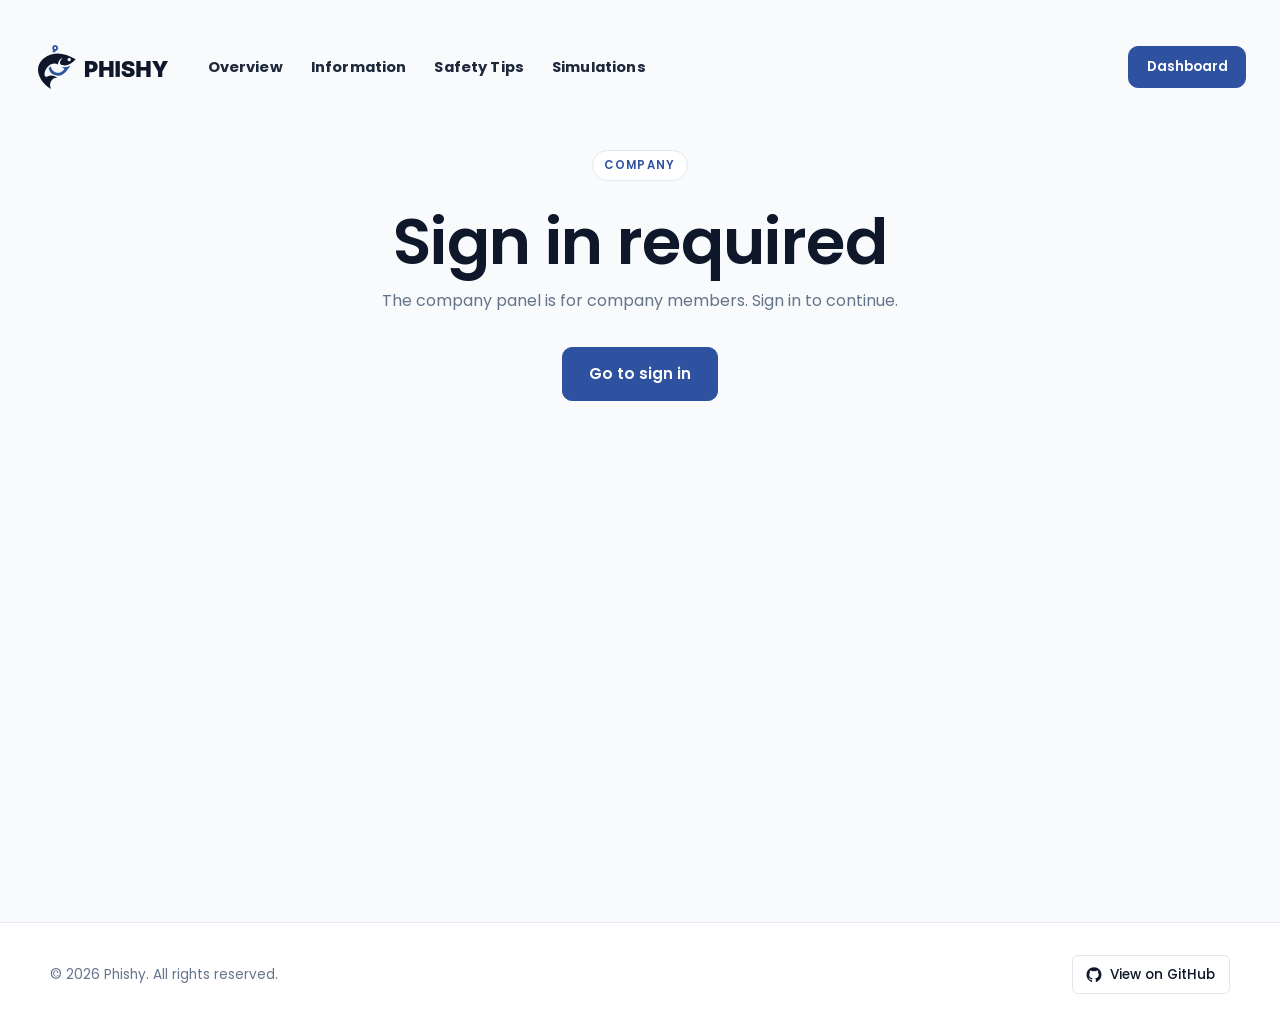
==== commit 5d0f6fab: "Warning Signs --> Safety Tips Co-authored-by: Copilot <copilot@github.com>" ====
--- a/company/index.html
+++ b/company/index.html
@@ -50,7 +50,7 @@
           <nav class="top-nav" aria-label="Primary">
             <a href="../">Overview</a>
             <a href="../information/">Information</a>
-            <a href="../warning-signs/">Warning Signs</a>
+            <a href="../safety-tips/">Safety Tips</a>
             <a href="../simulations/">Simulations</a>
           </nav>
         </div>
@@ -61,7 +61,7 @@
         <div class="top-bar-menu" id="top-bar-menu">
           <a href="../">Overview</a>
           <a href="../information/">Information</a>
-          <a href="../warning-signs/">Warning Signs</a>
+          <a href="../safety-tips/">Safety Tips</a>
           <a href="../simulations/">Simulations</a>
           <a href="../dashboard/" class="top-bar-menu-login">Dashboard</a>
         </div>
--- a/css/styles.css
+++ b/css/styles.css
@@ -454,7 +454,7 @@
 
 .info-band-layout {
   display: grid;
-  grid-template-columns: repeat(4, minmax(0, 1fr));
+  grid-template-columns: repeat(3, minmax(0, 1fr));
   gap: 2rem;
   align-items: start;
 }
@@ -477,6 +477,7 @@
   font-feature-settings: "tnum";
   letter-spacing: -0.01em;
   line-height: 1;
+  text-align: center;
 }
 
 .info-band-item h3 {
@@ -486,6 +487,7 @@
   font-weight: 500;
   text-transform: uppercase;
   letter-spacing: 0.08em;
+  text-align: center;
 }
 
 p {
@@ -846,7 +848,7 @@
 }
 
 .sim-stage {
-  max-width: 64rem;
+  max-width: 90rem;
   width: 100%;
   margin: 0 auto;
 }
@@ -860,7 +862,8 @@
 }
 
 .sim-sms {
-  max-width: 24.5rem;
+  max-width: 21rem;
+  min-height: 43rem;
   margin: 0 auto;
   border-radius: 2rem;
   border: 10px solid #111827;
@@ -869,22 +872,21 @@
 }
 
 .sim-phone-shell {
+  width: 100%;
+  max-width: 350px;
   min-height: 43rem;
+  margin: 0 auto;
+
   display: flex;
   flex-direction: column;
-  background:
-    radial-gradient(circle at top, rgba(255, 255, 255, 0.94), rgba(244, 246, 251, 0.98) 40%, #eef2f7 100%);
+  align-items: center;
+
+  background-image: url("../assets/iphonelow.png");
+  background-repeat: no-repeat;
+  background-position: center center;
+  background-size: contain;
+
   font-family: -apple-system, BlinkMacSystemFont, "Segoe UI", sans-serif;
-}
-
-.sim-phone-status {
-  display: flex;
-  justify-content: space-between;
-  align-items: center;
-  padding: 0.85rem 1.15rem 0.55rem;
-  color: #111827;
-  font-size: 0.86rem;
-  font-weight: 700;
 }
 
 .sim-phone-icons {
@@ -941,14 +943,13 @@
 }
 
 .sim-imessage-header {
-  display: grid;
-  grid-template-columns: auto 1fr auto;
+  display: flex;
+  justify-content: center;
   align-items: center;
   gap: 0.55rem;
   padding: 0.55rem 0.9rem 0.7rem;
-  border-bottom: 1px solid rgba(148, 163, 184, 0.22);
-  background: rgba(249, 250, 251, 0.9);
-  backdrop-filter: blur(10px);
+  text-align: center;
+  margin-top: 4.5rem;
 }
 
 .sim-imessage-back,
@@ -958,16 +959,6 @@
   white-space: nowrap;
 }
 
-.sim-imessage-info {
-  width: 1.55rem;
-  height: 1.55rem;
-  border-radius: 999px;
-  border: 1.5px solid currentColor;
-  display: inline-flex;
-  align-items: center;
-  justify-content: center;
-  font-weight: 700;
-}
 
 .sim-imessage-contact {
   display: flex;
@@ -977,20 +968,6 @@
   min-width: 0;
 }
 
-.sim-imessage-avatar {
-  width: 2rem;
-  height: 2rem;
-  border-radius: 999px;
-  background: linear-gradient(135deg, #dbeafe, #bfdbfe);
-  color: #1d4ed8;
-  display: inline-flex;
-  align-items: center;
-  justify-content: center;
-  font-size: 0.92rem;
-  font-weight: 700;
-  flex-shrink: 0;
-}
-
 .sim-imessage-contact strong,
 .sim-imessage-contact span {
   display: block;
@@ -998,7 +975,7 @@
 
 .sim-imessage-contact strong {
   color: #111827;
-  font-size: 0.92rem;
+  font-size: 0.6rem;
   white-space: nowrap;
   overflow: hidden;
   text-overflow: ellipsis;
@@ -1015,57 +992,54 @@
   display: flex;
   flex-direction: column;
   justify-content: flex-end;
+  align-items: center;
   gap: 0.9rem;
   padding: 1.25rem 0.9rem 1.1rem;
   position: relative;
 }
 
-.sim-imessage-date {
-  align-self: center;
-  padding: 0.22rem 0.55rem;
-  border-radius: 999px;
-  background: rgba(203, 213, 225, 0.55);
-  color: #475569;
-  font-size: 0.72rem;
-}
-
 .sim-sms-bubble {
   display: inline-block;
-  max-width: 84%;
-  padding: 0.9rem 1rem;
-  border-radius: 1.3rem 1.3rem 1.3rem 0.4rem;
+  max-width: 90%;
+  padding-top: 0.5rem;
+  padding-left: 0.8rem;
+  padding-bottom: 0.5rem;
+  border-radius: 1rem 1rem 1rem 0.4rem;
   background: #e5e7eb;
-  color: #111827;
-  font-size: 0.98rem;
+  color: #000000;
+  font-size: 0.9rem;
+  font-weight: 400;
   line-height: 1.55;
+  margin-bottom: 1.3rem;
   white-space: pre-wrap;
-  box-shadow: 0 4px 12px rgba(148, 163, 184, 0.18);
 }
 
 .sim-imessage-alert {
-  max-width: 84%;
+  max-width: 100%;
   display: flex;
   flex-direction: column;
-  align-items: flex-start;
+  align-items: center;
+  margin: 0 auto;
+  margin-bottom: 4rem;
   gap: 0.45rem;
-  margin-top: 0.1rem;
 }
 
 .sim-imessage-alert p {
   margin: 0;
   color: #6b7280;
   font-size: 0.74rem;
+  text-align: center;
   line-height: 1.45;
 }
 
 .sim-sms-report-btn {
-  padding: 0.28rem 0.65rem;
-  border: 1px solid rgba(59, 130, 246, 0.24);
+  padding: 0.2rem 0.5rem;
+  border:  rgba(255, 255, 255, 0);
   border-radius: 999px;
-  background: rgba(255, 255, 255, 0.92);
+  background: #e5e7eb;
   color: #0a84ff;
   font-family: inherit;
-  font-size: 0.74rem;
+  font-size: 0.7rem;
   font-weight: 600;
   cursor: pointer;
 }
@@ -1109,14 +1083,6 @@
   font-size: 0.9rem;
 }
 
-.sim-phone-home {
-  width: 8.5rem;
-  height: 0.33rem;
-  border-radius: 999px;
-  background: rgba(17, 24, 39, 0.9);
-  margin: 0 auto 0.65rem;
-}
-
 .sim-email {
   border-radius: 1.35rem;
   background: #f6f8fc;
@@ -1298,6 +1264,83 @@
   background: #ffffff;
   border: 1px solid #e5e7eb;
   position: relative;
+}
+
+.sim-gmail-page {
+  width: 100%;
+  max-width: 1817px;
+  margin: 1rem auto;
+  padding: 0;
+  border: 0;
+  border-radius: 0.75rem;
+  background-color: #ffffff;
+  background-image: url("../assets/gmail.png");
+  background-repeat: no-repeat;
+  background-position: top center;
+  background-size: 100% auto;
+  aspect-ratio: 1817 / 879;
+  overflow: hidden;
+}
+
+.sim-gmail-page .sim-email-title {
+  position: absolute;
+  top: 15%;
+  left: 15%;
+  right: 6%;
+  margin: 0;
+  font-size: 1.2rem;
+  font-weight: 500;
+  color: #202124;
+}
+
+.sim-gmail-page .sim-email-menu {
+  position: absolute;
+  top: 16%;
+  right: 4%;
+  z-index: 10;
+}
+
+.sim-gmail-page .sim-email-menu-toggle {
+  background: rgba(255, 255, 255, 0.7);
+}
+
+.sim-gmail-page .sim-email-menu-panel {
+  z-index: 11;
+}
+
+.sim-gmail-page .sim-email-header {
+  position: absolute;
+  top: 24%;
+  left: 15%;
+  right: 6%;
+  margin: 0;
+}
+
+.sim-gmail-page .sim-email-avatar {
+  width: 2rem;
+  height: 2rem;
+  font-size: 0.9rem;
+}
+
+.sim-gmail-page .sim-email-sender-line {
+  font-size: 1.05rem;
+}
+
+.sim-gmail-page .sim-email-recipient-line {
+  font-size: 0.7rem;
+}
+
+.sim-gmail-page .sim-email-body {
+  position: absolute;
+  top: 33%;
+  left: 19.3%;
+  right: 6%;
+  bottom: 6%;
+  overflow: auto;
+  color: #0e0e0e;
+  font-size: 0.9rem;
+  font-weight: 500;
+  line-height: 1.65;
 }
 
 .sim-email-card-top {
@@ -1327,7 +1370,7 @@
   border-radius: 999px;
   background: transparent;
   color: #5f6368;
-  font-size: 1.15rem;
+  font-size: 1.4rem;
   line-height: 1;
   cursor: pointer;
 }
@@ -1411,15 +1454,17 @@
 
 .sim-email-sender-line strong {
   color: #111827;
+  font-size: 0.8rem;
 }
 
 .sim-email-sender-line span {
   word-break: break-word;
+  font-size: 0.8rem;
 }
 
 .sim-email-recipient-line {
   color: #6b7280;
-  font-size: 0.78rem;
+  font-size: 0.7rem;
 }
 
 .sim-email-body {
@@ -1530,10 +1575,60 @@
 }
 
 .has-inline-feedback-sms .sim-inline-feedback {
-  left: 0.9rem;
-  right: 0.9rem;
-  bottom: 1rem;
-  width: auto;
+  left: 50%;
+  right: auto;
+  bottom: auto;
+  top: 38%;
+  transform: translate(-50%, -50%);
+  width: min(15rem, calc(100% - 1.25rem));
+  padding: 0.7rem 0.8rem 0.75rem;
+  border-radius: 0.85rem;
+  box-shadow: 0 12px 28px -10px rgba(15, 23, 42, 0.45);
+}
+
+.has-inline-feedback-sms .sim-inline-feedback::after {
+  content: "";
+  position: absolute;
+  left: 50%;
+  bottom: -7px;
+  transform: translateX(-50%) rotate(45deg);
+  width: 12px;
+  height: 12px;
+  background: inherit;
+  border-right: 1px solid var(--border);
+  border-bottom: 1px solid var(--border);
+}
+
+.has-inline-feedback-sms .sim-inline-feedback.is-phishing::after {
+  border-right-color: #fecaca;
+  border-bottom-color: #fecaca;
+}
+
+.has-inline-feedback-sms .sim-inline-feedback.is-safe::after {
+  border-right-color: #bbf7d0;
+  border-bottom-color: #bbf7d0;
+}
+
+.has-inline-feedback-sms .sim-inline-feedback h4 {
+  margin: 0.4rem 0 0.3rem;
+  font-size: 0.82rem;
+}
+
+.has-inline-feedback-sms .sim-inline-feedback p {
+  font-size: 0.74rem;
+  line-height: 1.45;
+}
+
+.has-inline-feedback-sms .sim-inline-feedback-badge {
+  font-size: 0.62rem;
+  min-height: 1.25rem;
+  padding: 0 0.45rem;
+}
+
+.has-inline-feedback-sms .sim-inline-feedback-next {
+  margin-top: 0.55rem;
+  padding: 0.4rem 0.8rem;
+  font-size: 0.78rem;
 }
 
 .has-inline-feedback-email .sim-inline-feedback {
@@ -1820,7 +1915,7 @@
   color: var(--text);
 }
 
-.article-prose p {
+.article-prose p{
   margin: 0;
   color: var(--text);
 }
@@ -3062,7 +3157,7 @@
 
 .featured-demo {
   display: block;
-  width: min(100%, 74rem);
+  width: min(100%, 100rem);
   margin: 0 auto 3rem;
   background: #ffffff;
   border: 1px solid var(--border);
@@ -3085,8 +3180,8 @@
 .featured-demo-stage .demo-actions,
 .featured-demo-stage .demo-feedback,
 .featured-demo-stage .demo-complete {
-  width: min(100%, 64rem);
-  max-width: 64rem;
+  width: min(100%, 90rem);
+  max-width: 90rem;
   margin: 0 auto;
 }
 
@@ -3960,8 +4055,6 @@
   flex-wrap: wrap;
 }
 
-/* Quiz host on the dashboard course view — match the look of the
-   simulation stage at /simulations/. */
 .course-quiz-host {
   margin-top: 1.75rem;
   padding: 2rem 2.25rem 2.35rem;
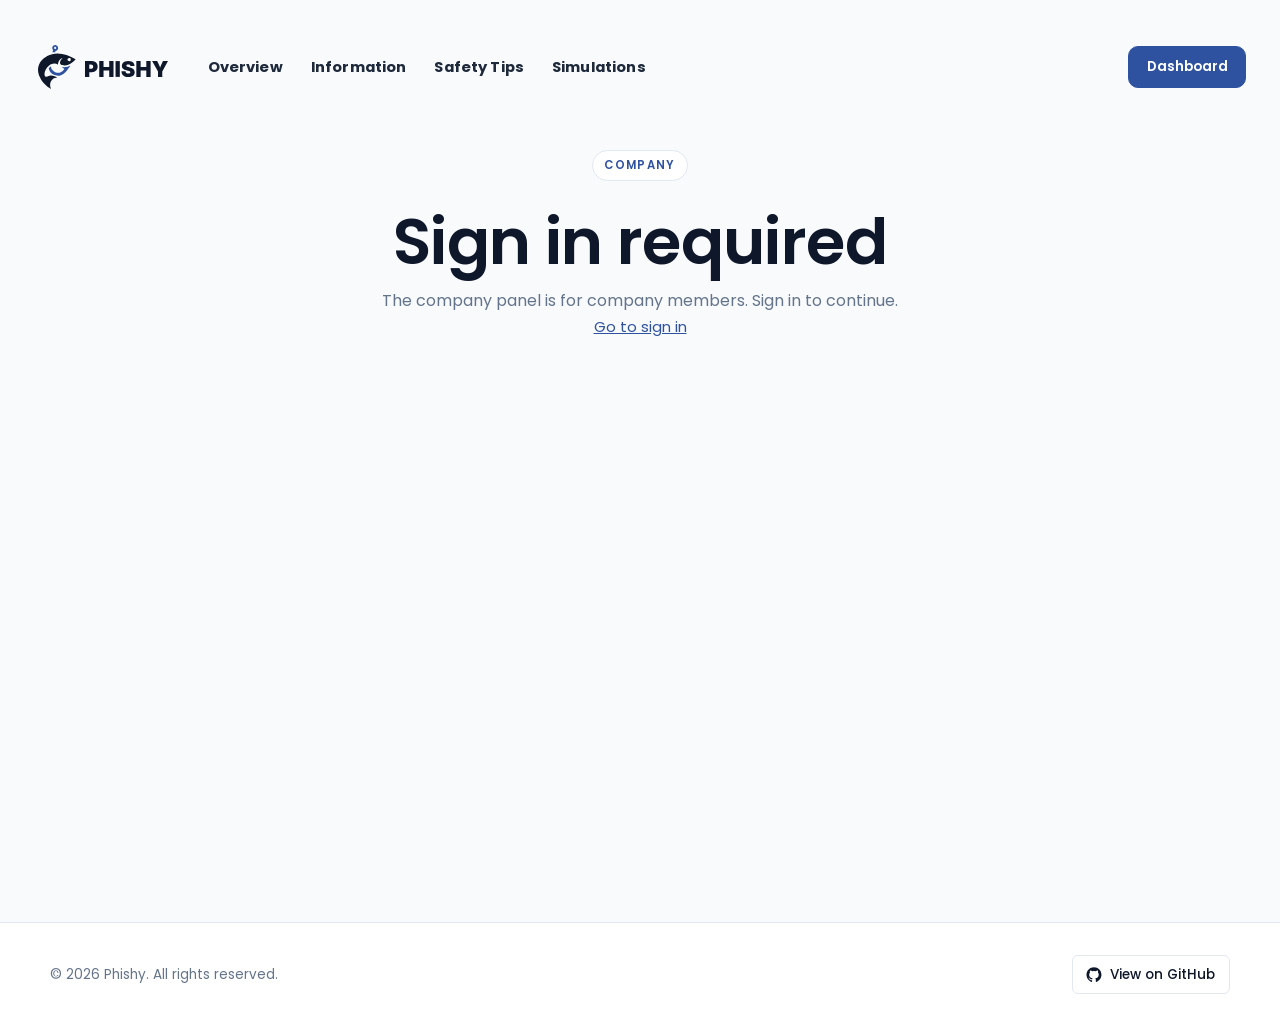
==== commit 19ae0763: "Fixed CSS Layout Also added a few code comments" ====
--- a/company/index.html
+++ b/company/index.html
@@ -12,7 +12,9 @@
       href="https://fonts.googleapis.com/css2?family=Poppins:wght@400;500;600;700&display=swap"
       rel="stylesheet"
     />
-    <link rel="stylesheet" href="../css/styles.css" />
+    <link rel="stylesheet" href="../css/base.css" />
+    <link rel="stylesheet" href="../css/components.css" />
+    <link rel="stylesheet" href="../css/company.css" />
     <script src="../js/config.js" defer></script>
     <script src="../js/store.js" defer></script>
     <script src="../js/script.js" defer></script>
--- a/css/base.css
+++ b/css/base.css
@@ -0,0 +1,672 @@
+/* Base Loaded For Every Page */
+
+:root {
+  --bg: #f8fafc;
+  --surface: #f8fafc;
+  --surface-alt: #f1f5f9;
+  --panel: #ffffff;
+  --border: #e2e8f0;
+  --border-strong: #cbd5e1;
+  --text: #1e293b;
+  --muted: #64748b;
+  --heading: #0f172a;
+  --accent: #2e52a0;
+  --accent-hover: #1e3a8a;
+  --accent-soft: #eaeef7;
+  --danger: #b91c1c;
+  --success: #15803d;
+  --dark: #0f172a;
+  --radius-sm: 4px;
+  --radius: 6px;
+  --radius-lg: 10px;
+}
+
+* {
+  box-sizing: border-box;
+}
+
+
+
+.site-loader {
+  position: fixed;
+  inset: 0;
+  z-index: 100;
+  display: flex;
+  align-items: center;
+  justify-content: center;
+  background: #ffffff;
+  transition: opacity 350ms ease, visibility 350ms;
+}
+
+.site-loader.is-hidden {
+  opacity: 0;
+  visibility: hidden;
+  pointer-events: none;
+}
+
+.site-loader-inner {
+  display: flex;
+  flex-direction: column;
+  align-items: center;
+  gap: 1.1rem;
+}
+
+.site-loader-spinner {
+  width: 2.5rem;
+  height: 2.5rem;
+  border: 3px solid #eaeef7;
+  border-top-color: #2e52a0;
+  border-radius: 50%;
+  animation: site-loader-spin 750ms linear infinite;
+}
+
+.site-loader-brand {
+  color: #0f172a;
+  font-weight: 600;
+  font-size: 1rem;
+  letter-spacing: 0.05em;
+  text-transform: uppercase;
+}
+
+@keyframes site-loader-spin {
+  to { transform: rotate(360deg); }
+}
+
+body {
+  margin: 0;
+  font-family: "Poppins", "Segoe UI", Arial, Helvetica, sans-serif;
+  font-size: 15px;
+  line-height: 1.65;
+  color: var(--text);
+  background: var(--bg);
+  -webkit-font-smoothing: antialiased;
+}
+
+a {
+  color: var(--accent);
+}
+
+a:hover {
+  color: var(--accent-hover);
+}
+
+.container {
+  width: min(1180px, calc(100% - 2rem));
+  margin: 0 auto;
+}
+
+.top-bar-shell {
+  width: min(1320px, calc(100% - 2rem));
+  margin: 0 auto;
+}
+
+.top-bar {
+  position: sticky;
+  top: 2rem;
+  z-index: 20;
+  padding: 0 0 1rem;
+  background: transparent;
+  border-bottom: 0;
+}
+
+.top-bar-shell {
+  background: rgba(255, 255, 255, 0);
+  border: 0px solid transparent;
+  border-radius: 20px;
+  backdrop-filter: blur(0);
+  box-shadow: 0 18px 40px rgba(15, 23, 42, 0);
+  transition:
+    background 180ms ease,
+    border-color 180ms ease,
+    box-shadow 180ms ease,
+    backdrop-filter 180ms ease;
+}
+
+.top-bar.is-scrolled .top-bar-shell {
+  border-style: none;
+  background: rgba(255, 255, 255, 0.85);
+  backdrop-filter: blur(18px);
+  box-shadow:
+    0 1px 0 rgba(15, 23, 42, 0.02),
+    0 12px 32px -12px rgba(15, 23, 42, 0.18),
+    0 0 0 1px rgba(15, 23, 42, 0.08);
+}
+
+.top-bar-inner {
+  display: flex;
+  align-items: center;
+  justify-content: space-between;
+  gap: 1.5rem;
+  min-height: 4.4rem;
+  padding: 0 1.1rem 0 1.35rem;
+}
+
+.top-bar-left {
+  display: flex;
+  align-items: center;
+  gap: 2.5rem;
+}
+
+.top-bar-menu {
+  display: none;
+}
+
+.menu-toggle {
+  display: none;
+  flex-direction: column;
+  justify-content: center;
+  gap: 4px;
+  width: 40px;
+  height: 40px;
+  padding: 0;
+  border: 1px solid var(--border);
+  border-radius: var(--radius);
+  background: #ffffff;
+  cursor: pointer;
+  margin-left: auto;
+}
+
+.menu-toggle span {
+  display: block;
+  width: 18px;
+  height: 2px;
+  margin: 0 auto;
+  background: var(--heading);
+  border-radius: 2px;
+  transition: transform 200ms ease, opacity 200ms ease;
+}
+
+.menu-toggle[aria-expanded="true"] span:nth-child(1) {
+  transform: translateY(6px) rotate(45deg);
+}
+
+.menu-toggle[aria-expanded="true"] span:nth-child(2) {
+  opacity: 0;
+}
+
+.menu-toggle[aria-expanded="true"] span:nth-child(3) {
+  transform: translateY(-6px) rotate(-45deg);
+}
+
+.brand {
+  display: inline-flex;
+  align-items: center;
+  flex-shrink: 0;
+}
+
+.brand img,
+.topbar-logo {
+  display: block;
+  width: clamp(90px, 14vw, 130px);
+  height: auto;
+}
+
+.topbar-logo .logo-primary {
+  fill: #0f172a;
+}
+
+.topbar-logo .logo-accent {
+  fill: var(--accent);
+}
+
+.top-nav {
+  display: flex;
+  align-items: center;
+  gap: 1.75rem;
+  margin: 0;
+  color: var(--text);
+  font-size: 0.92rem;
+  font-weight: 700;
+  letter-spacing: 0.01em;
+}
+
+.top-nav a {
+  position: relative;
+  padding: 0.25rem 0;
+  color: var(--text);
+  text-decoration: none;
+  transition: color 150ms ease;
+}
+
+.top-nav a:hover {
+  color: var(--accent);
+}
+
+.top-nav a::after {
+  content: "";
+  position: absolute;
+  left: 0;
+  right: 0;
+  bottom: -0.4rem;
+  height: 2px;
+  background: var(--accent);
+  transform: scaleX(0);
+  transform-origin: left;
+  transition: transform 180ms ease;
+}
+
+.top-nav a:hover::after {
+  transform: scaleX(1);
+}
+
+.login-button {
+  display: inline-flex;
+  align-items: center;
+  justify-content: center;
+  padding: 0.55rem 1.1rem;
+  border-radius: 10px;
+  border: 1px solid var(--accent);
+  background: var(--accent);
+  color: #ffffff;
+  font-size: 0.85rem;
+  font-weight: 600;
+  text-decoration: none;
+  white-space: nowrap;
+  transition: background 150ms ease, border-color 150ms ease;
+}
+
+.login-button:hover {
+  background: var(--accent-hover);
+  border-color: var(--accent-hover);
+  color: #ffffff;
+}
+
+.topbar-auth-group {
+  display: inline-flex;
+  align-items: center;
+  gap: 0.4rem;
+}
+
+.topbar-signout {
+  display: inline-flex;
+  align-items: center;
+  padding: 0.4rem 0.5rem;
+  border: 0;
+  background: transparent;
+  color: var(--muted);
+  font-family: inherit;
+  font-size: 0.85rem;
+  font-weight: 500;
+  cursor: pointer;
+  text-decoration: none;
+  white-space: nowrap;
+  transition: color 150ms ease;
+}
+
+.topbar-signout:hover {
+  color: var(--heading);
+  text-decoration: underline;
+}
+
+.top-bar-menu-signout {
+  display: block;
+  width: 100%;
+  margin-top: 0.25rem;
+  padding: 0.6rem 0.75rem;
+  border: 0;
+  border-top: 1px solid var(--border);
+  background: transparent;
+  color: var(--muted);
+  font-family: inherit;
+  font-size: 0.92rem;
+  font-weight: 500;
+  text-align: left;
+  cursor: pointer;
+}
+
+.top-bar-menu-signout:hover {
+  background: var(--surface);
+  color: var(--heading);
+}
+
+@media (max-width: 700px) {
+  .topbar-signout {
+    display: none;
+  }
+}
+
+.eyebrow {
+  display: inline-block;
+  margin: 0 0 1rem;
+  padding: 0.3rem 0.7rem;
+  border: 1px solid var(--border);
+  border-radius: 999px;
+  background: #ffffff;
+  font-size: 0.72rem;
+  font-weight: 600;
+  letter-spacing: 0.12em;
+  text-transform: uppercase;
+  color: var(--accent);
+}
+
+h1, h2, h3 {
+  margin-top: 0;
+  color: var(--heading);
+  letter-spacing: -0.01em;
+}
+
+h1 {
+  margin-bottom: 1rem;
+  line-height: 1.15;
+  font-size: 4rem;
+  font-weight: 600;
+}
+
+h2 {
+  font-size: clamp(1.4rem, 2.6vw, 1.85rem);
+  font-weight: 600;
+  letter-spacing: -0.005em;
+}
+
+p {
+  margin: 0;
+  color: var(--text);
+}
+
+.site-footer {
+  padding: 2rem 0;
+  border-top: 1px solid var(--border);
+  background: #ffffff;
+}
+
+.site-footer-inner {
+  display: flex;
+  align-items: center;
+  justify-content: space-between;
+  gap: 1rem;
+}
+
+.site-footer-copy {
+  margin: 0;
+  font-size: 0.85rem;
+  color: var(--muted);
+}
+
+.site-footer-link {
+  display: inline-flex;
+  align-items: center;
+  gap: 0.5rem;
+  padding: 0.45rem 0.85rem;
+  border-radius: var(--radius);
+  border: 1px solid var(--border);
+  background: #ffffff;
+  color: var(--heading);
+  font-size: 0.85rem;
+  font-weight: 500;
+  text-decoration: none;
+  transition: border-color 150ms ease, background 150ms ease;
+}
+
+.site-footer-link:hover {
+  border-color: var(--border-strong);
+  background: var(--surface);
+  color: var(--heading);
+}
+
+.site-footer-icon {
+  width: 16px;
+  height: 16px;
+}
+
+@keyframes shimmer {
+  0%, 100% { background-position: 0% 50%; }
+  50% { background-position: 100% 50%; }
+}
+
+.page-hero {
+  display: grid;
+  grid-template-columns: minmax(0, 1.4fr) minmax(0, 1fr);
+  gap: 2rem;
+  align-items: stretch;
+  margin-bottom: 3rem;
+}
+
+.page-hero-text h1 {
+  margin: 0.6rem 0 1rem;
+  font-size: clamp(1.9rem, 3.6vw, 2.6rem);
+}
+
+.page-hero-lede {
+  color: var(--muted);
+  font-size: 1.02rem;
+  line-height: 1.7;
+  max-width: 36rem;
+}
+
+.page-hero-card {
+  display: flex;
+  flex-direction: column;
+  gap: 1rem;
+  padding: 1.6rem 1.6rem;
+  background: #ffffff;
+  border: 1px solid var(--border);
+  border-radius: var(--radius);
+  box-shadow: 0 1px 2px rgba(15, 23, 42, 0.03);
+}
+
+.page-hero-card-eyebrow {
+  margin: 0 0 0.25rem;
+  color: var(--muted);
+  font-size: 0.7rem;
+  font-weight: 700;
+  letter-spacing: 0.1em;
+  text-transform: uppercase;
+}
+
+.page-hero-card h3 {
+  margin: 0;
+  font-size: 1.1rem;
+  font-weight: 600;
+  color: var(--heading);
+}
+
+.page-hero-card-body {
+  margin: 0;
+  color: var(--muted);
+  font-size: 0.92rem;
+  line-height: 1.6;
+}
+
+.page-hero-card-foot {
+  margin: 0;
+  font-size: 0.82rem;
+  color: var(--muted);
+}
+
+.page-hero-card-foot a {
+  color: var(--accent);
+  font-weight: 600;
+  text-decoration: none;
+}
+
+.page-hero-card-foot a:hover {
+  text-decoration: underline;
+}
+
+.page-hero-card-head {
+  display: flex;
+  align-items: center;
+  gap: 0.85rem;
+  padding-bottom: 1rem;
+  border-bottom: 1px solid var(--border);
+}
+
+.page-hero-card-progress {
+  display: flex;
+  flex-direction: column;
+  gap: 0.4rem;
+}
+
+.page-hero-card-progress p {
+  margin: 0;
+  font-size: 0.85rem;
+  color: var(--muted);
+}
+
+.page-hero-card-bar {
+  height: 6px;
+  background: var(--surface-alt);
+  border-radius: 999px;
+  overflow: hidden;
+}
+
+.page-hero-card-fill {
+  height: 100%;
+  background: var(--accent);
+  transition: width 250ms ease;
+}
+
+.page-hero-card-actions {
+  display: flex;
+  gap: 0.5rem;
+  flex-wrap: wrap;
+  margin-top: auto;
+}
+
+@media (max-width: 700px) {
+  body { font-size: 14px; }
+
+  .container { width: calc(100% - 1.5rem); }
+
+  .top-bar {
+    top: 1.25rem;
+    padding: 0;
+  }
+
+  .top-bar-shell {
+    width: calc(100% - 1.5rem);
+    position: relative;
+  }
+
+  .top-bar-inner {
+    gap: 0.5rem;
+    min-height: 3.6rem;
+    padding: 0.4rem 0.5rem 0.4rem 0.9rem;
+  }
+
+  .top-bar-left { gap: 1rem; }
+
+  .top-nav,
+  .top-bar-inner > .login-button {
+    display: none;
+  }
+
+  .menu-toggle { display: flex; }
+
+  .top-bar-menu {
+    position: absolute;
+    top: 100%;
+    right: 1rem;
+    left: auto;
+    min-width: 14rem;
+    display: flex;
+    flex-direction: column;
+    align-items: stretch;
+    gap: 0.15rem;
+    padding: 0.5rem;
+    border-radius: var(--radius);
+    background: #ffffff;
+    border: 1px solid var(--border);
+    box-shadow: 0 12px 32px -12px rgba(15, 23, 42, 0.18);
+    max-height: 0;
+    overflow: hidden;
+    opacity: 0;
+    pointer-events: none;
+    transform: translateY(-4px);
+    transition: max-height 220ms ease, opacity 180ms ease, transform 200ms ease;
+  }
+
+  .top-bar-menu.is-open {
+    max-height: 360px;
+    opacity: 1;
+    pointer-events: auto;
+    transform: translateY(0);
+  }
+
+  .top-bar-menu a {
+    display: block;
+    padding: 0.55rem 0.7rem;
+    border-radius: var(--radius-sm);
+    color: var(--text);
+    font-size: 0.92rem;
+    font-weight: 500;
+    text-decoration: none;
+    text-align: left;
+  }
+
+  .top-bar-menu a:hover {
+    background: var(--surface);
+    color: var(--accent);
+  }
+
+  .top-bar-menu-login {
+    margin-top: 0.25rem;
+    border-top: 1px solid var(--border);
+    padding-top: 0.65rem !important;
+    color: var(--accent) !important;
+  }
+
+  .hero-layout {
+    min-height: 18rem;
+    padding: 2.75rem 0;
+  }
+
+  .hero-proof { gap: 0.4rem; }
+
+  .info-band-section { padding: 2.5rem 0; }
+
+  .info-band-layout {
+    grid-template-columns: 1fr;
+    gap: 1.25rem;
+  }
+
+  .info-band-item {
+    padding: 0 0 1.25rem;
+    border-right: 0;
+    border-bottom: 1px solid rgba(255, 255, 255, 0.12);
+  }
+
+  .info-band-item:last-child {
+    padding-bottom: 0;
+    border-bottom: 0;
+  }
+
+  .phishing-info-section { padding: 3rem 0; }
+
+  .phishing-info-grid {
+    grid-template-columns: 1fr;
+    margin-bottom: 2rem;
+  }
+
+  .phishing-info-card { padding: 1.25rem 1.1rem; }
+
+  .phishing-signs { padding: 1.5rem 1.25rem; }
+
+  .demo-section { padding: 2.5rem 0 3.5rem; }
+
+  .demo-actions { flex-direction: column; }
+
+  .demo-button { width: 100%; }
+
+  .history-section { padding: 3rem 0 4rem; }
+
+  .history-block,
+  .history-callout { padding: 1.4rem 1.25rem; }
+
+  .auth-section { padding: 2.5rem 0; }
+  .auth-card { padding: 1.75rem 1.4rem; }
+
+  .site-footer-inner {
+    flex-direction: column;
+    gap: 0.75rem;
+    text-align: center;
+  }
+
+  .sim-sms {
+    max-width: min(100%, 24rem);
+  }
+
+  .sim-phone-shell {
+    min-height: 39rem;
+  }
+}
--- a/css/components.css
+++ b/css/components.css
@@ -0,0 +1,1657 @@
+/* Components */
+
+.demo-section {
+  padding: 4rem 0 5rem;
+  background: var(--surface);
+  min-height: calc(100vh - 4rem);
+}
+
+.demo-layout {
+  display: flex;
+  flex-direction: column;
+  gap: 1.5rem;
+}
+
+.demo-header {
+  max-width: 44rem;
+  margin: 0 auto 1rem;
+  text-align: center;
+}
+
+.demo-header h1 {
+  font-size: clamp(1.8rem, 3.6vw, 2.4rem);
+  margin: 0.6rem 0 0.85rem;
+}
+
+.demo-lede {
+  font-size: 1rem;
+  color: var(--muted);
+  line-height: 1.7;
+}
+
+.demo-progress {
+  display: flex;
+  align-items: center;
+  gap: 1rem;
+  max-width: 50rem;
+  width: 100%;
+  margin: 0 auto;
+  padding: 0.6rem 0.9rem;
+  background: #ffffff;
+  border: 1px solid var(--border);
+  border-radius: var(--radius);
+  font-size: 0.82rem;
+  font-weight: 600;
+  color: var(--muted);
+}
+
+.demo-progress-bar {
+  flex: 1;
+  height: 4px;
+  border-radius: 999px;
+  background: var(--surface-alt);
+  overflow: hidden;
+}
+
+.demo-progress-fill {
+  height: 100%;
+  width: 0%;
+  background: var(--accent);
+  transition: width 250ms ease;
+}
+
+.demo-actions {
+  display: flex;
+  gap: 0.75rem;
+  justify-content: center;
+  max-width: 50rem;
+  width: 100%;
+  margin: 0 auto;
+}
+
+.demo-actions.is-single {
+  justify-content: center;
+}
+
+.demo-actions.is-single .demo-button {
+  flex: 0 1 14rem;
+}
+
+.demo-button {
+  padding: 0.7rem 1.5rem;
+  border-radius: var(--radius);
+  border: 1px solid transparent;
+  font-family: inherit;
+  font-size: 0.92rem;
+  font-weight: 600;
+  cursor: pointer;
+  transition: background 150ms ease, border-color 150ms ease, transform 100ms ease;
+}
+
+.demo-button:hover {
+  transform: translateY(-1px);
+}
+
+.demo-button-danger {
+  background: #ffffff;
+  color: var(--danger);
+  border-color: #fecaca;
+}
+
+.demo-button-danger:hover {
+  background: var(--danger);
+  border-color: var(--danger);
+  color: #ffffff;
+}
+
+.demo-button-safe {
+  background: #ffffff;
+  color: var(--success);
+  border-color: #bbf7d0;
+}
+
+.demo-button-safe:hover {
+  background: var(--success);
+  border-color: var(--success);
+  color: #ffffff;
+}
+
+.demo-button-next {
+  background: var(--accent);
+  border-color: var(--accent);
+  color: #ffffff;
+  margin-top: 0.5rem;
+}
+
+.demo-button-next:hover {
+  background: var(--accent-hover);
+  border-color: var(--accent-hover);
+}
+
+.demo-button[disabled] {
+  opacity: 0.5;
+  cursor: not-allowed;
+  transform: none;
+}
+
+.demo-feedback,
+.demo-complete {
+  max-width: 50rem;
+  width: 100%;
+  margin: 0 auto;
+  padding: 1.5rem 1.75rem;
+  border-radius: var(--radius);
+  background: #ffffff;
+  border: 1px solid var(--border);
+  text-align: left;
+}
+
+.demo-feedback h3 {
+  margin: 0 0 0.5rem;
+  color: var(--heading);
+  font-size: 1.05rem;
+  font-weight: 600;
+}
+
+.demo-feedback p {
+  color: var(--muted);
+  font-size: 0.93rem;
+  line-height: 1.65;
+  margin-bottom: 1rem;
+}
+
+.demo-complete {
+  text-align: center;
+}
+
+.demo-complete h2 {
+  margin: 0 0 0.5rem;
+}
+
+.demo-complete p {
+  color: var(--muted);
+  margin-bottom: 0.5rem;
+}
+
+.sim-stage {
+  max-width: 90rem;
+  width: 100%;
+  margin: 0 auto;
+}
+
+.sim-message {
+  border-radius: var(--radius);
+  background: #ffffff;
+  border: 1px solid var(--border);
+  overflow: hidden;
+  box-shadow: 0 1px 2px rgba(15, 23, 42, 0.03);
+}
+
+.sim-sms {
+  max-width: 21rem;
+  min-height: 43rem;
+  margin: 0 auto;
+  border-radius: 2rem;
+  border: 10px solid #111827;
+  background: #000000;
+  box-shadow: 0 24px 60px -28px rgba(15, 23, 42, 0.55);
+}
+
+.sim-phone-shell {
+  width: 100%;
+  max-width: 350px;
+  min-height: 43rem;
+  margin: 0 auto;
+
+  display: flex;
+  flex-direction: column;
+  align-items: center;
+
+  background-image: url("../assets/iphonelow.png");
+  background-repeat: no-repeat;
+  background-position: center center;
+  background-size: contain;
+
+  font-family: -apple-system, BlinkMacSystemFont, "Segoe UI", sans-serif;
+}
+
+.sim-phone-icons {
+  display: flex;
+  align-items: center;
+  gap: 0.35rem;
+}
+
+.sim-phone-signal,
+.sim-phone-wifi,
+.sim-phone-battery {
+  display: inline-flex;
+  align-items: center;
+  justify-content: center;
+  color: #111827;
+}
+
+.sim-phone-signal::before {
+  content: "|||";
+  letter-spacing: -0.08em;
+  font-size: 0.8rem;
+}
+
+.sim-phone-wifi::before {
+  content: "))";
+  font-size: 0.72rem;
+  letter-spacing: -0.12em;
+}
+
+.sim-phone-battery {
+  width: 1.5rem;
+  height: 0.8rem;
+  border: 1.8px solid #111827;
+  border-radius: 0.25rem;
+  position: relative;
+}
+
+.sim-phone-battery::before {
+  content: "";
+  width: 72%;
+  height: 56%;
+  border-radius: 0.12rem;
+  background: #22c55e;
+}
+
+.sim-phone-battery::after {
+  content: "";
+  position: absolute;
+  right: -0.2rem;
+  width: 0.12rem;
+  height: 0.34rem;
+  border-radius: 999px;
+  background: #111827;
+}
+
+.sim-imessage-header {
+  display: flex;
+  justify-content: center;
+  align-items: center;
+  gap: 0.55rem;
+  padding: 0.55rem 0.9rem 0.7rem;
+  text-align: center;
+  margin-top: 4.5rem;
+}
+
+.sim-imessage-contact {
+  display: flex;
+  align-items: center;
+  justify-content: center;
+  gap: 0.65rem;
+  min-width: 0;
+}
+
+.sim-imessage-contact strong,
+.sim-imessage-contact span {
+  display: block;
+}
+
+.sim-imessage-contact strong {
+  color: #111827;
+  font-size: 0.6rem;
+  white-space: nowrap;
+  overflow: hidden;
+  text-overflow: ellipsis;
+}
+
+.sim-imessage-contact div span {
+  color: #6b7280;
+  font-size: 0.72rem;
+  margin-top: 0.1rem;
+}
+
+.sim-imessage-thread {
+  flex: 1;
+  display: flex;
+  flex-direction: column;
+  justify-content: flex-end;
+  align-items: center;
+  gap: 0.9rem;
+  padding: 1.25rem 0.9rem 1.1rem;
+  position: relative;
+}
+
+.sim-sms-bubble {
+  display: inline-block;
+  max-width: 90%;
+  padding-top: 0.5rem;
+  padding-left: 0.8rem;
+  padding-bottom: 0.5rem;
+  border-radius: 1rem 1rem 1rem 0.4rem;
+  background: #e5e7eb;
+  color: #000000;
+  font-size: 0.9rem;
+  font-weight: 400;
+  line-height: 1.55;
+  margin-bottom: 1.3rem;
+  white-space: pre-wrap;
+}
+
+.sim-imessage-alert {
+  max-width: 100%;
+  display: flex;
+  flex-direction: column;
+  align-items: center;
+  margin: 0 auto;
+  margin-bottom: 4rem;
+  gap: 0.45rem;
+}
+
+.sim-imessage-alert p {
+  margin: 0;
+  color: #6b7280;
+  font-size: 0.74rem;
+  text-align: center;
+  line-height: 1.45;
+}
+
+.sim-sms-report-btn {
+  padding: 0.2rem 0.5rem;
+  border:  rgba(255, 255, 255, 0);
+  border-radius: 999px;
+  background: #e5e7eb;
+  color: #0a84ff;
+  font-family: inherit;
+  font-size: 0.7rem;
+  font-weight: 600;
+  cursor: pointer;
+}
+
+.sim-sms-report-btn:hover {
+  background: #0a84ff;
+  border-color: #0a84ff;
+  color: #ffffff;
+}
+
+.sim-imessage-compose {
+  display: grid;
+  grid-template-columns: auto 1fr auto;
+  align-items: center;
+  gap: 0.55rem;
+  padding: 0.75rem 0.9rem 0.9rem;
+}
+
+.sim-imessage-compose-icon {
+  width: 1.8rem;
+  height: 1.8rem;
+  border-radius: 999px;
+  display: inline-flex;
+  align-items: center;
+  justify-content: center;
+  color: #0a84ff;
+  border: 1px solid rgba(10, 132, 255, 0.35);
+  background: rgba(255, 255, 255, 0.75);
+  font-size: 0.95rem;
+}
+
+.sim-imessage-compose-field {
+  min-height: 2.1rem;
+  display: inline-flex;
+  align-items: center;
+  padding: 0 0.9rem;
+  border-radius: 999px;
+  border: 1px solid rgba(148, 163, 184, 0.35);
+  background: rgba(255, 255, 255, 0.92);
+  color: #9ca3af;
+  font-size: 0.9rem;
+}
+
+.sim-email {
+  border-radius: 1.35rem;
+  background: #f6f8fc;
+  border-color: #d6ddea;
+  box-shadow: 0 24px 60px -36px rgba(15, 23, 42, 0.45);
+}
+
+.sim-email-avatar {
+  width: 2.35rem;
+  height: 2.35rem;
+  border-radius: 999px;
+  display: inline-flex;
+  align-items: center;
+  justify-content: center;
+  font-weight: 700;
+}
+
+.sim-email-card {
+  margin-top: 1rem;
+  padding: 1.25rem 1.35rem 1.45rem;
+  border-radius: 1rem;
+  background: #ffffff;
+  border: 1px solid #e5e7eb;
+  position: relative;
+}
+
+.sim-gmail-page {
+  width: 100%;
+  max-width: 1817px;
+  margin: 1rem auto;
+  padding: 0;
+  border: 0;
+  border-radius: 0.75rem;
+  background-color: #ffffff;
+  background-image: url("../assets/gmail.png");
+  background-repeat: no-repeat;
+  background-position: top center;
+  background-size: 100% auto;
+  aspect-ratio: 1817 / 879;
+  overflow: hidden;
+}
+
+.sim-gmail-page .sim-email-title {
+  position: absolute;
+  top: 15%;
+  left: 15%;
+  right: 6%;
+  margin: 0;
+  font-size: 1.2rem;
+  font-weight: 500;
+  color: #202124;
+}
+
+.sim-gmail-page .sim-email-menu {
+  position: absolute;
+  top: 16%;
+  right: 4%;
+  z-index: 10;
+}
+
+.sim-gmail-page .sim-email-menu-toggle {
+  background: rgba(255, 255, 255, 0.7);
+}
+
+.sim-gmail-page .sim-email-menu-panel {
+  z-index: 11;
+}
+
+.sim-gmail-page .sim-email-header {
+  position: absolute;
+  top: 24%;
+  left: 15%;
+  right: 6%;
+  margin: 0;
+}
+
+.sim-gmail-page .sim-email-avatar {
+  width: 2rem;
+  height: 2rem;
+  font-size: 0.9rem;
+}
+
+.sim-gmail-page .sim-email-sender-line {
+  font-size: 1.05rem;
+}
+
+.sim-gmail-page .sim-email-recipient-line {
+  font-size: 0.7rem;
+}
+
+.sim-gmail-page .sim-email-body {
+  position: absolute;
+  top: 33%;
+  left: 19.3%;
+  right: 6%;
+  bottom: 6%;
+  overflow: auto;
+  color: #0e0e0e;
+  font-size: 0.9rem;
+  font-weight: 500;
+  line-height: 1.65;
+}
+
+.sim-email-title {
+  margin: 0;
+  color: #202124;
+  font-size: 1.35rem;
+  font-weight: 500;
+}
+
+.sim-email-menu {
+  position: relative;
+  flex-shrink: 0;
+}
+
+.sim-email-menu-toggle {
+  width: 2rem;
+  height: 2rem;
+  border: 0;
+  border-radius: 999px;
+  background: transparent;
+  color: #5f6368;
+  font-size: 1.4rem;
+  line-height: 1;
+  cursor: pointer;
+}
+
+.sim-email-menu-toggle:hover {
+  background: #eef2f7;
+  color: #111827;
+}
+
+.sim-email-menu-panel {
+  position: absolute;
+  top: calc(100% + 0.35rem);
+  right: 0;
+  min-width: 10rem;
+  padding: 0.35rem;
+  border: 1px solid #e5e7eb;
+  border-radius: 0.75rem;
+  background: #ffffff;
+  box-shadow: 0 16px 32px -18px rgba(15, 23, 42, 0.3);
+  opacity: 0;
+  pointer-events: none;
+  transform: translateY(-4px);
+  transition: opacity 140ms ease, transform 140ms ease;
+}
+
+.sim-email-menu.is-open .sim-email-menu-panel {
+  opacity: 1;
+  pointer-events: auto;
+  transform: translateY(0);
+}
+
+.sim-email-menu-action {
+  width: 100%;
+  padding: 0.55rem 0.75rem;
+  border: 0;
+  border-radius: 0.55rem;
+  background: transparent;
+  color: #b3261e;
+  font-family: inherit;
+  font-size: 0.84rem;
+  font-weight: 600;
+  text-align: left;
+  cursor: pointer;
+}
+
+.sim-email-menu-action:hover {
+  background: #fef2f2;
+}
+
+.sim-email-header {
+  display: flex;
+  align-items: center;
+  gap: 0.85rem;
+  margin-bottom: 1rem;
+}
+
+.sim-email-avatar {
+  flex-shrink: 0;
+  background: #fce8b2;
+  color: #92400e;
+}
+
+.sim-email-meta {
+  min-width: 0;
+}
+
+.sim-email-sender-line,
+.sim-email-recipient-line {
+  display: flex;
+  align-items: center;
+  gap: 0.45rem;
+  min-width: 0;
+}
+
+.sim-email-sender-line {
+  color: #475569;
+  font-size: 0.9rem;
+  line-height: 1.5;
+  flex-wrap: wrap;
+}
+
+.sim-email-sender-line strong {
+  color: #111827;
+  font-size: 0.8rem;
+}
+
+.sim-email-sender-line span {
+  word-break: break-word;
+  font-size: 0.8rem;
+}
+
+.sim-email-recipient-line {
+  color: #6b7280;
+  font-size: 0.7rem;
+}
+
+.sim-email-body {
+  color: #1f2937;
+  font-size: 0.95rem;
+  line-height: 1.75;
+  white-space: pre-wrap;
+}
+
+.sim-url {
+  padding: 1.25rem 1.4rem 1.5rem;
+  display: flex;
+  flex-direction: column;
+  gap: 0.85rem;
+  position: relative;
+}
+
+.sim-url-context {
+  color: var(--muted);
+  font-size: 0.88rem;
+  font-style: italic;
+}
+
+.sim-url-bar {
+  font-family: "SFMono-Regular", Consolas, Menlo, monospace;
+  padding: 0.85rem 1rem;
+  background: var(--surface-alt);
+  border: 1px solid var(--border);
+  border-radius: var(--radius);
+  word-break: break-all;
+  font-size: 0.95rem;
+  color: var(--heading);
+}
+
+.sim-highlight-target {
+  position: relative;
+  z-index: 1;
+  transition: box-shadow 160ms ease, background 160ms ease, transform 160ms ease;
+}
+
+.sim-highlight-target.is-phishing {
+  box-shadow: 0 0 0 3px rgba(185, 28, 28, 0.25);
+}
+
+.sim-highlight-target.is-safe {
+  box-shadow: 0 0 0 3px rgba(21, 128, 61, 0.22);
+}
+
+.sim-inline-feedback {
+  position: absolute;
+  z-index: 20;
+  width: min(24rem, calc(100% - 1.5rem));
+  padding: 1rem 1rem 0.95rem;
+  border-radius: 1rem;
+  border: 1px solid var(--border);
+  background: rgba(255, 255, 255, 0.96);
+  backdrop-filter: blur(10px);
+  box-shadow: 0 20px 40px -24px rgba(15, 23, 42, 0.45);
+}
+
+.sim-inline-feedback.is-phishing {
+  border-color: #fecaca;
+}
+
+.sim-inline-feedback.is-safe {
+  border-color: #bbf7d0;
+}
+
+.sim-inline-feedback-badge {
+  display: inline-flex;
+  align-items: center;
+  min-height: 1.55rem;
+  padding: 0 0.55rem;
+  border-radius: 999px;
+  font-size: 0.72rem;
+  font-weight: 700;
+  letter-spacing: 0.05em;
+  text-transform: uppercase;
+}
+
+.sim-inline-feedback.is-phishing .sim-inline-feedback-badge {
+  background: #fef2f2;
+  color: #b91c1c;
+}
+
+.sim-inline-feedback.is-safe .sim-inline-feedback-badge {
+  background: #f0fdf4;
+  color: #15803d;
+}
+
+.sim-inline-feedback h4 {
+  margin: 0.65rem 0 0.45rem;
+  color: var(--heading);
+  font-size: 0.98rem;
+  font-weight: 600;
+  line-height: 1.4;
+}
+
+.sim-inline-feedback p {
+  margin: 0;
+  color: var(--muted);
+  font-size: 0.87rem;
+  line-height: 1.6;
+}
+
+.sim-inline-feedback-next {
+  margin-top: 0.85rem;
+}
+
+.has-inline-feedback-sms .sim-inline-feedback {
+  left: 50%;
+  right: auto;
+  bottom: auto;
+  top: 38%;
+  transform: translate(-50%, -50%);
+  width: min(15rem, calc(100% - 1.25rem));
+  padding: 0.7rem 0.8rem 0.75rem;
+  border-radius: 0.85rem;
+  box-shadow: 0 12px 28px -10px rgba(15, 23, 42, 0.45);
+}
+
+.has-inline-feedback-sms .sim-inline-feedback::after {
+  content: "";
+  position: absolute;
+  left: 50%;
+  bottom: -7px;
+  transform: translateX(-50%) rotate(45deg);
+  width: 12px;
+  height: 12px;
+  background: inherit;
+  border-right: 1px solid var(--border);
+  border-bottom: 1px solid var(--border);
+}
+
+.has-inline-feedback-sms .sim-inline-feedback.is-phishing::after {
+  border-right-color: #fecaca;
+  border-bottom-color: #fecaca;
+}
+
+.has-inline-feedback-sms .sim-inline-feedback.is-safe::after {
+  border-right-color: #bbf7d0;
+  border-bottom-color: #bbf7d0;
+}
+
+.has-inline-feedback-sms .sim-inline-feedback h4 {
+  margin: 0.4rem 0 0.3rem;
+  font-size: 0.82rem;
+}
+
+.has-inline-feedback-sms .sim-inline-feedback p {
+  font-size: 0.74rem;
+  line-height: 1.45;
+}
+
+.has-inline-feedback-sms .sim-inline-feedback-badge {
+  font-size: 0.62rem;
+  min-height: 1.25rem;
+  padding: 0 0.45rem;
+}
+
+.has-inline-feedback-sms .sim-inline-feedback-next {
+  margin-top: 0.55rem;
+  padding: 0.4rem 0.8rem;
+  font-size: 0.78rem;
+}
+
+.has-inline-feedback-email .sim-inline-feedback {
+  top: 1rem;
+  right: 1rem;
+}
+
+.has-inline-feedback-url .sim-inline-feedback {
+  left: 1rem;
+  right: 1rem;
+  bottom: 1rem;
+  width: auto;
+}
+
+.course-quiz-host {
+  margin-top: 1.5rem;
+}
+
+.course-quiz-host .quiz-shell {
+  display: flex;
+  flex-direction: column;
+  gap: 1rem;
+}
+
+.sim-coach {
+  position: fixed;
+  z-index: 1000;
+  padding: 0.6rem 0.8rem 0.7rem;
+  border-radius: 0.7rem;
+  background: #ffffff;
+  color: #181818;
+  font-size: 0.78rem;
+  line-height: 1.4;
+  width: max-content;
+  max-width: 16rem;
+  box-shadow: 0 14px 28px -14px rgba(15, 23, 42, 0.55);
+  transform: translateX(-50%);
+  pointer-events: none;
+
+  border: 1px solid var(--border);
+  border-color: #b4b4b4;
+}
+
+.has-inline-feedback-sms .sim-inline-feedback::after {
+  content: "";
+  position: absolute;
+  left: 50%;
+  bottom: -7px;
+  transform: translateX(-50%) rotate(45deg);
+  width: 12px;
+  height: 12px;
+  background: inherit;
+  border-right: 1px solid var(--border);
+  border-bottom: 1px solid var(--border);
+}
+
+.sim-coach::before {
+  content: "";
+  position: absolute;
+  top: -6px;
+  left: 50%;
+  width: 12px;
+  height: 12px;
+  background: inherit;
+  transform: translateX(-50%) rotate(45deg);
+  border-right: 1px solid #b4b4b4;
+  border-top: 1px solid #b4b4b4;
+}
+
+.sim-coach.sim-coach-left {
+  transform: translate(-100%, -50%);
+
+}
+
+.sim-coach.sim-coach-left::before {
+  border-right: 1px solid #b4b4b4;
+  border-top: 1px solid #b4b4b4;
+  top: 50%;
+  left: auto;
+  right: -6px;
+  transform: translateY(-50%) rotate(45deg);
+}
+
+.sim-coach.sim-coach-right {
+  transform: translate(0, -50%);
+}
+
+.sim-coach.sim-coach-right::before {
+  border-left: 1px solid #b4b4b4;
+  border-bottom: 1px solid #b4b4b4;
+  border-right: 0;
+  border-top: 0;
+  top: 50%;
+  left: -6px;
+  transform: translateY(-50%) rotate(45deg);
+}
+
+.sim-coach-text {
+  display: block;
+}
+
+.sim-coach strong {
+  color: #1a8bfc;
+  font-weight: 600;
+}
+
+.sim-coach-dismiss {
+  pointer-events: auto;
+  margin-top: 0.5rem;
+  padding: 0.3rem 0.7rem;
+  border: 0;
+  border-radius: 0.4rem;
+  background: rgb(201, 201, 201);
+  color: #000000;
+  font: inherit;
+  font-size: 0.74rem;
+  cursor: pointer;
+}
+
+.sim-coach-dismiss:hover {
+  background: rgba(255, 255, 255, 0.28);
+}
+
+.catalog-status {
+  display: inline-flex;
+  flex-wrap: wrap;
+  align-items: center;
+  gap: 0.6rem;
+  margin-top: 1.25rem;
+  padding: 0.55rem 0.9rem;
+  background: #ffffff;
+  border: 1px solid var(--border);
+  border-radius: 999px;
+  font-size: 0.88rem;
+  color: var(--muted);
+  text-align: left;
+}
+
+.catalog-status .status-pill {
+  display: inline-flex;
+  align-items: center;
+  padding: 0.2rem 0.6rem;
+  border-radius: 999px;
+  background: var(--surface-alt);
+  color: var(--heading);
+  font-size: 0.75rem;
+  font-weight: 600;
+  letter-spacing: 0.04em;
+  text-transform: uppercase;
+}
+
+.catalog-status .status-pill-on {
+  background: var(--accent-soft);
+  color: var(--accent);
+}
+
+.catalog-status .status-link {
+  color: var(--accent);
+  font-weight: 600;
+  text-decoration: none;
+}
+
+.catalog-status .status-link:hover {
+  text-decoration: underline;
+}
+
+.catalog-status .status-signout {
+  border: 0;
+  background: transparent;
+  color: var(--muted);
+  cursor: pointer;
+  font-size: 0.85rem;
+  font-family: inherit;
+  text-decoration: underline;
+  padding: 0;
+}
+
+.catalog-status .status-signout:hover {
+  color: var(--heading);
+}
+
+.catalog-section {
+  margin-top: 3rem;
+}
+
+.catalog-section-head {
+  margin-bottom: 1.25rem;
+}
+
+.catalog-section-head h2 {
+  margin: 0 0 0.35rem;
+  font-size: 1.4rem;
+}
+
+.catalog-section-head p {
+  color: var(--muted);
+  font-size: 0.95rem;
+}
+
+.catalog-grid {
+  display: grid;
+  grid-template-columns: repeat(auto-fit, minmax(18rem, 1fr));
+  gap: 1rem;
+}
+
+.course-card {
+  display: flex;
+  flex-direction: column;
+  gap: 0.6rem;
+  padding: 1.4rem 1.4rem 1.25rem;
+  background: #ffffff;
+  border: 1px solid var(--border);
+  border-radius: var(--radius);
+  box-shadow: 0 1px 2px rgba(15, 23, 42, 0.03);
+  transition: border-color 180ms ease, transform 180ms ease;
+}
+
+.course-card:hover {
+  border-color: var(--border-strong);
+  transform: translateY(-1px);
+}
+
+.course-card-head {
+  display: flex;
+  justify-content: space-between;
+  align-items: center;
+  gap: 0.75rem;
+}
+
+.course-meta {
+  font-size: 0.78rem;
+  color: var(--muted);
+  text-transform: lowercase;
+}
+
+.course-card-title {
+  margin: 0;
+  font-size: 1.05rem;
+  font-weight: 600;
+  color: var(--heading);
+}
+
+.course-card-desc {
+  margin: 0;
+  font-size: 0.9rem;
+  color: var(--muted);
+  line-height: 1.6;
+  flex: 1;
+}
+
+.course-card-actions {
+  margin-top: 0.4rem;
+}
+
+.course-badge {
+  display: inline-flex;
+  align-items: center;
+  padding: 0.18rem 0.6rem;
+  border-radius: 999px;
+  font-size: 0.7rem;
+  font-weight: 600;
+  letter-spacing: 0.06em;
+  text-transform: uppercase;
+}
+
+.course-badge-free {
+  background: #dcfce7;
+  color: #166534;
+}
+
+.course-badge-premium {
+  background: var(--surface-alt);
+  color: var(--muted);
+}
+
+.course-badge-assigned {
+  background: var(--accent-soft);
+  color: var(--accent);
+}
+
+.course-badge-done {
+  background: #dcfce7;
+  color: #166534;
+}
+
+.catalog-btn {
+  display: inline-flex;
+  align-items: center;
+  justify-content: center;
+  padding: 0.55rem 1.1rem;
+  border-radius: var(--radius);
+  border: 1px solid var(--accent);
+  background: var(--accent);
+  color: #ffffff;
+  font-family: inherit;
+  font-size: 0.88rem;
+  font-weight: 600;
+  text-decoration: none;
+  cursor: pointer;
+  transition: background 150ms ease, border-color 150ms ease;
+}
+
+.catalog-btn:hover {
+  background: var(--accent-hover);
+  border-color: var(--accent-hover);
+  color: #ffffff;
+}
+
+.catalog-btn-outline {
+  background: #ffffff;
+  color: var(--accent);
+}
+
+.catalog-btn-outline:hover {
+  background: var(--accent-soft);
+  color: var(--accent);
+}
+
+.catalog-btn-muted {
+  background: var(--surface-alt);
+  border-color: var(--border);
+  color: var(--muted);
+  cursor: not-allowed;
+}
+
+.catalog-btn-muted:hover {
+  background: var(--surface-alt);
+  border-color: var(--border);
+  color: var(--muted);
+}
+
+.catalog-btn-danger {
+  background: #ffffff;
+  color: var(--danger);
+  border-color: #fecaca;
+}
+
+.catalog-btn-danger:hover {
+  background: var(--danger);
+  border-color: var(--danger);
+  color: #ffffff;
+}
+
+.catalog-back {
+  display: inline-flex;
+  align-items: center;
+  gap: 0.4rem;
+  margin-bottom: 1rem;
+  padding: 0.4rem 0.7rem;
+  border: 1px solid var(--border);
+  border-radius: var(--radius);
+  background: #ffffff;
+  color: var(--text);
+  font-family: inherit;
+  font-size: 0.85rem;
+  cursor: pointer;
+}
+
+.catalog-back:hover {
+  border-color: var(--border-strong);
+}
+
+.course-paper {
+  background: #ffffff;
+  border: 1px solid var(--border);
+  border-radius: var(--radius);
+  padding: 2rem 2.25rem;
+}
+
+.course-paper-head h2 {
+  margin: 0.4rem 0 0.5rem;
+  font-size: 1.6rem;
+}
+
+.course-paper-desc {
+  color: var(--muted);
+  font-size: 0.95rem;
+  margin: 0 0 1.25rem;
+  padding-bottom: 1.25rem;
+  border-bottom: 1px solid var(--border);
+}
+
+.course-paper-body h3 {
+  margin: 1.5rem 0 0.6rem;
+  font-size: 1.05rem;
+  color: var(--heading);
+}
+
+.course-paper-body p {
+  font-size: 0.97rem;
+  line-height: 1.75;
+  color: var(--text);
+}
+
+.course-paper-body p + p { margin-top: 0.8rem; }
+
+.course-paper-body ul,
+.course-paper-body ol {
+  padding-left: 1.4rem;
+  margin: 0.6rem 0 0;
+}
+
+.course-paper-body li {
+  margin-top: 0.45rem;
+  line-height: 1.7;
+  color: var(--text);
+}
+
+.course-paper-foot {
+  display: flex;
+  align-items: center;
+  gap: 0.75rem;
+  margin-top: 1.5rem;
+  padding-top: 1.5rem;
+  border-top: 1px solid var(--border);
+}
+
+.course-paper-note {
+  color: var(--muted);
+  font-size: 0.9rem;
+  margin: 0;
+  flex: 1;
+}
+
+.course-done-pill {
+  display: inline-flex;
+  align-items: center;
+  padding: 0.35rem 0.8rem;
+  border-radius: 999px;
+  background: #dcfce7;
+  color: #166534;
+  font-size: 0.85rem;
+  font-weight: 600;
+}
+
+.catalog-business {
+  margin-top: 4rem;
+}
+
+.catalog-business-card {
+  padding: 2rem 2.25rem;
+  border-radius: var(--radius);
+  background: var(--dark);
+  color: #ffffff;
+  text-align: center;
+}
+
+.catalog-business-card h2 {
+  color: #ffffff;
+  margin: 0 0 0.5rem;
+}
+
+.catalog-business-card p {
+  color: rgba(255, 255, 255, 0.78);
+  max-width: 38rem;
+  margin: 0 auto 1.25rem;
+  line-height: 1.65;
+}
+
+.catalog-business-card .hero-demo-button {
+  background: #ffffff;
+  color: var(--accent);
+  border-color: #ffffff;
+}
+
+.catalog-business-card .hero-demo-button:hover {
+  background: var(--accent-soft);
+  color: var(--accent);
+}
+
+.dashboard-section {
+  padding: 4rem 0 5rem;
+  background: var(--surface);
+  min-height: calc(100vh - 4rem);
+}
+
+.dashboard-layout {
+  display: flex;
+  flex-direction: column;
+  gap: 2rem;
+  max-width: 64rem;
+}
+
+.dashboard-loading {
+  text-align: center;
+  color: var(--muted);
+  padding: 4rem 0;
+}
+
+.dashboard-header {
+  text-align: center;
+}
+
+.dashboard-header h1 {
+  margin: 0.5rem 0 0.6rem;
+}
+
+.dashboard-lede {
+  color: var(--muted);
+  font-size: 1rem;
+  max-width: 38rem;
+  margin: 0 auto;
+}
+
+.dashboard-summary {
+  display: grid;
+  grid-template-columns: repeat(auto-fit, minmax(14rem, 1fr));
+  gap: 1rem;
+  align-items: center;
+  padding: 1.25rem 1.5rem;
+  background: #ffffff;
+  border: 1px solid var(--border);
+  border-radius: var(--radius);
+}
+
+.dashboard-stat {
+  display: flex;
+  flex-direction: column;
+  gap: 0.3rem;
+}
+
+.dashboard-stat-value {
+  font-size: 1.5rem;
+  font-weight: 600;
+  color: var(--heading);
+  line-height: 1;
+}
+
+.dashboard-stat-label {
+  font-size: 0.82rem;
+  color: var(--muted);
+}
+
+.dashboard-stat-bar {
+  gap: 0.4rem;
+}
+
+.dashboard-progress {
+  width: 100%;
+  height: 8px;
+  background: var(--surface-alt);
+  border-radius: 999px;
+  overflow: hidden;
+}
+
+.dashboard-progress-fill {
+  height: 100%;
+  background: var(--accent);
+  transition: width 250ms ease;
+}
+
+.dashboard-summary > .catalog-btn {
+  justify-self: end;
+}
+
+.dashboard-courses .catalog-section-head {
+  margin-bottom: 1.25rem;
+}
+
+.dashboard-course-grid {
+  display: grid;
+  grid-template-columns: repeat(auto-fit, minmax(18rem, 1fr));
+  gap: 1rem;
+}
+
+.dashboard-course {
+  display: flex;
+  flex-direction: column;
+  gap: 0.6rem;
+  padding: 1.4rem 1.4rem 1.25rem;
+  background: #ffffff;
+  border: 1px solid var(--border);
+  border-radius: var(--radius);
+  box-shadow: 0 1px 2px rgba(15, 23, 42, 0.03);
+}
+
+.dashboard-course.is-done {
+  border-color: #bbf7d0;
+}
+
+.dashboard-course-head {
+  display: flex;
+  justify-content: space-between;
+  align-items: center;
+  gap: 0.75rem;
+}
+
+.dashboard-course h3 {
+  margin: 0;
+  font-size: 1.05rem;
+  font-weight: 600;
+  color: var(--heading);
+}
+
+.dashboard-course p {
+  margin: 0;
+  font-size: 0.9rem;
+  color: var(--muted);
+  line-height: 1.6;
+  flex: 1;
+}
+
+.dashboard-empty {
+  color: var(--muted);
+  font-style: italic;
+  text-align: center;
+  padding: 2rem 1rem;
+  background: #ffffff;
+  border: 1px dashed var(--border-strong);
+  border-radius: var(--radius);
+}
+
+.page-hero-card-actions .catalog-btn {
+  flex: 1;
+  min-width: 8rem;
+}
+
+.featured-demo {
+  display: block;
+  width: min(100%, 100rem);
+  margin: 0 auto 3rem;
+  background: #ffffff;
+  border: 1px solid var(--border);
+  border-radius: var(--radius);
+  overflow: hidden;
+  box-shadow: 0 1px 2px rgba(15, 23, 42, 0.03);
+}
+
+.featured-demo-stage {
+  padding: 2rem 2.25rem 2.35rem;
+  display: flex;
+  flex-direction: column;
+  align-items: center;
+  gap: 1rem;
+  background: var(--surface);
+}
+
+.featured-demo-stage .demo-progress,
+.featured-demo-stage .sim-stage,
+.featured-demo-stage .demo-actions,
+.featured-demo-stage .demo-feedback,
+.featured-demo-stage .demo-complete {
+  width: min(100%, 90rem);
+  max-width: 90rem;
+  margin: 0 auto;
+}
+
+.featured-demo-stage .demo-actions {
+  justify-content: center;
+}
+
+.featured-demo-stage .demo-actions .demo-button {
+  flex: 0 1 14rem;
+}
+
+.course-card {
+  position: relative;
+  display: flex;
+  flex-direction: column;
+  padding: 0;
+  overflow: hidden;
+}
+
+.course-card-stripe {
+  height: 4px;
+  background: var(--accent);
+}
+
+.course-card-tier-free .course-card-stripe { background: #15803d; }
+.course-card-tier-premium .course-card-stripe { background: var(--accent); }
+
+.course-card.is-locked .course-card-stripe { background: var(--border-strong); }
+.course-card.is-done .course-card-stripe { background: #16a34a; }
+
+.course-card-body {
+  display: flex;
+  flex-direction: column;
+  gap: 0.6rem;
+  padding: 1.2rem 1.25rem 0.9rem;
+  flex: 1;
+}
+
+.course-card-head {
+  display: flex;
+  justify-content: space-between;
+  align-items: center;
+  gap: 0.75rem;
+}
+
+.course-card-icon {
+  display: inline-flex;
+  align-items: center;
+  justify-content: center;
+  width: 2.1rem;
+  height: 2.1rem;
+  border-radius: 8px;
+  background: var(--accent-soft);
+  color: var(--accent);
+  font-weight: 700;
+  font-size: 0.78rem;
+  letter-spacing: 0.04em;
+}
+
+.course-card-tier-free .course-card-icon {
+  background: #dcfce7;
+  color: #15803d;
+}
+
+.course-card-foot {
+  display: flex;
+  justify-content: space-between;
+  align-items: center;
+  gap: 0.75rem;
+  padding: 0.85rem 1.25rem 1.1rem;
+  border-top: 1px solid var(--border);
+  background: #fafbfc;
+}
+
+.course-card-foot .course-meta {
+  font-size: 0.78rem;
+  color: var(--muted);
+}
+
+.admin-person-foot .catalog-btn {
+  flex: 1;
+}
+
+@media (max-width: 640px) {
+  .sim-stage {
+    max-width: 100%;
+  }
+
+  .featured-demo-stage {
+    padding: 1.25rem 1rem 1.5rem;
+  }
+
+  .sim-sms {
+    border-width: 8px;
+    border-radius: 1.7rem;
+  }
+
+  .sim-phone-shell {
+    min-height: 36rem;
+  }
+
+  .sim-email-card {
+    padding: 1rem;
+  }
+
+  .sim-email-title {
+    font-size: 1.15rem;
+  }
+
+  .has-inline-feedback-email .sim-inline-feedback {
+    top: 0.75rem;
+    left: 0.75rem;
+    right: 0.75rem;
+    width: auto;
+  }
+}
+
+.dashboard-course-grid {
+  display: grid;
+  grid-template-columns: repeat(auto-fill, minmax(20rem, 1fr));
+  gap: 1.25rem;
+  margin-top: 1.25rem;
+}
+.dashboard-course {
+  position: relative;
+  background: #ffffff;
+  border: 1px solid var(--border);
+  border-radius: 14px;
+  padding: 1.5rem 1.6rem 1.4rem;
+  display: flex;
+  flex-direction: column;
+  gap: 0.85rem;
+  overflow: hidden;
+  box-shadow: 0 1px 2px rgba(15, 23, 42, 0.04);
+  transition: transform 150ms ease, box-shadow 150ms ease, border-color 150ms ease;
+}
+.dashboard-course::before {
+  content: "";
+  position: absolute;
+  top: 0;
+  left: 0;
+  right: 0;
+  height: 4px;
+  background: var(--accent);
+}
+.dashboard-course:hover {
+  transform: translateY(-2px);
+  box-shadow: 0 8px 24px -12px rgba(15, 23, 42, 0.18);
+  border-color: var(--border-strong);
+}
+.dashboard-course.is-done {
+  border-color: #bbf7d0;
+  background: #f6fdf8;
+}
+.dashboard-course.is-done::before {
+  background: #16a34a;
+}
+.dashboard-course-head {
+  display: flex;
+  justify-content: space-between;
+  align-items: center;
+  gap: 0.6rem;
+  flex-wrap: wrap;
+}
+.dashboard-course-head .course-meta {
+  font-size: 0.78rem;
+  color: var(--muted);
+}
+.dashboard-course h3 {
+  margin: 0.15rem 0 0;
+  font-size: 1.18rem;
+  font-weight: 600;
+  color: var(--heading);
+  line-height: 1.3;
+}
+.dashboard-course p {
+  margin: 0;
+  color: var(--muted);
+  font-size: 0.92rem;
+  line-height: 1.6;
+  flex: 1;
+}
+.dashboard-course-actions {
+  margin-top: 0.4rem;
+  display: flex;
+  justify-content: stretch;
+}
+.dashboard-course-actions .catalog-btn {
+  flex: 1;
+  padding: 0.65rem 1.1rem;
+  font-size: 0.9rem;
+}
+.dashboard-actions {
+  display: flex;
+  gap: 0.5rem;
+  flex-wrap: wrap;
+}
+
+.course-quiz-host {
+  margin-top: 1.75rem;
+  padding: 2rem 2.25rem 2.35rem;
+  background: var(--surface);
+  border: 1px solid var(--border);
+  border-radius: var(--radius);
+  box-shadow: 0 1px 2px rgba(15, 23, 42, 0.03);
+}
+.course-quiz-host .quiz-shell {
+  display: flex;
+  flex-direction: column;
+  align-items: center;
+  gap: 1rem;
+}
+.course-quiz-host .quiz-shell > * {
+  width: min(100%, 64rem);
+  max-width: 64rem;
+  margin: 0 auto;
+}
+.course-quiz-host .demo-actions {
+  justify-content: center;
+}
+.course-quiz-host .demo-actions .demo-button {
+  flex: 0 1 14rem;
+}
+
+@media (max-width: 640px) {
+  .course-quiz-host {
+    padding: 1.25rem 1rem 1.5rem;
+  }
+}
--- a/css/company.css
+++ b/css/company.css
@@ -0,0 +1,704 @@
+/* Company */
+
+.admin-layout {
+  max-width: 68rem;
+}
+
+.admin-header-actions {
+  margin-top: 1rem;
+}
+
+.admin-section {
+  background: #ffffff;
+  border: 1px solid var(--border);
+  border-radius: var(--radius);
+  padding: 1.75rem 1.85rem;
+}
+
+.admin-form {
+  margin: 1rem 0 1.25rem;
+}
+
+.admin-form-row {
+  display: grid;
+  grid-template-columns: repeat(auto-fit, minmax(12rem, 1fr)) auto;
+  gap: 0.85rem;
+  align-items: end;
+}
+
+.admin-form label {
+  display: flex;
+  flex-direction: column;
+  gap: 0.35rem;
+  font-size: 0.78rem;
+  font-weight: 600;
+  color: var(--heading);
+}
+
+.admin-form input,
+.admin-form textarea {
+  padding: 0.55rem 0.7rem;
+  border: 1px solid var(--border-strong);
+  border-radius: var(--radius);
+  font-family: inherit;
+  font-size: 0.92rem;
+  color: var(--text);
+  background: #ffffff;
+}
+
+.admin-form input:focus,
+.admin-form textarea:focus {
+  outline: none;
+  border-color: var(--accent);
+  box-shadow: 0 0 0 3px rgba(46, 82, 160, 0.12);
+}
+
+.admin-form-stacked {
+  display: flex;
+  flex-direction: column;
+  gap: 0.85rem;
+}
+
+.admin-form-error {
+  margin: 0.6rem 0 0;
+  color: var(--danger);
+  font-size: 0.85rem;
+}
+
+.admin-table-wrap {
+  overflow-x: auto;
+  border: 1px solid var(--border);
+  border-radius: var(--radius);
+}
+
+.admin-table {
+  width: 100%;
+  border-collapse: collapse;
+  font-size: 0.92rem;
+}
+
+.admin-table th,
+.admin-table td {
+  padding: 0.85rem 1rem;
+  text-align: left;
+  border-bottom: 1px solid var(--border);
+  vertical-align: middle;
+}
+
+.admin-table thead th {
+  background: var(--surface);
+  color: var(--muted);
+  font-weight: 600;
+  font-size: 0.78rem;
+  text-transform: uppercase;
+  letter-spacing: 0.06em;
+}
+
+.admin-table tbody tr:last-child td {
+  border-bottom: 0;
+}
+
+.admin-cell-num {
+  text-align: right;
+  font-variant-numeric: tabular-nums;
+  white-space: nowrap;
+}
+
+.admin-cell-actions {
+  display: flex;
+  gap: 0.5rem;
+  justify-content: flex-end;
+}
+
+.admin-cell-sub {
+  color: var(--muted);
+  font-size: 0.82rem;
+  margin-top: 0.15rem;
+}
+
+.admin-empty {
+  text-align: center;
+  color: var(--muted);
+  font-style: italic;
+}
+
+.admin-modal {
+  position: fixed;
+  inset: 0;
+  z-index: 50;
+  display: flex;
+  align-items: center;
+  justify-content: center;
+  padding: 1.5rem;
+  background: rgba(15, 23, 42, 0.45);
+  backdrop-filter: blur(4px);
+}
+
+.admin-modal[hidden] {
+  display: none;
+}
+
+.admin-modal-card {
+  width: min(34rem, 100%);
+  max-height: 90vh;
+  overflow-y: auto;
+  background: #ffffff;
+  border: 1px solid var(--border);
+  border-radius: var(--radius);
+  padding: 1.5rem 1.75rem;
+  box-shadow: 0 20px 50px -20px rgba(15, 23, 42, 0.3);
+}
+
+.admin-modal-head {
+  display: flex;
+  justify-content: space-between;
+  align-items: center;
+  margin-bottom: 1rem;
+}
+
+.admin-modal-head h3 {
+  margin: 0;
+  font-size: 1.1rem;
+}
+
+.admin-modal-close {
+  width: 2rem;
+  height: 2rem;
+  border: 0;
+  background: transparent;
+  color: var(--muted);
+  font-size: 1.4rem;
+  cursor: pointer;
+  border-radius: var(--radius);
+}
+
+.admin-modal-close:hover {
+  background: var(--surface);
+  color: var(--heading);
+}
+
+.admin-modal-foot {
+  display: flex;
+  justify-content: flex-end;
+  gap: 0.65rem;
+  margin-top: 1.25rem;
+  padding-top: 1rem;
+  border-top: 1px solid var(--border);
+}
+
+.admin-checks {
+  display: flex;
+  flex-direction: column;
+  gap: 0.5rem;
+}
+
+.admin-check {
+  display: flex;
+  align-items: flex-start;
+  gap: 0.7rem;
+  padding: 0.6rem 0.7rem;
+  background: var(--surface);
+  border: 1px solid var(--border);
+  border-radius: var(--radius);
+  cursor: pointer;
+}
+
+.admin-check input[type="checkbox"] {
+  margin-top: 0.2rem;
+}
+
+.admin-check-body {
+  display: flex;
+  flex-direction: column;
+  gap: 0.15rem;
+}
+
+.admin-check-title {
+  font-weight: 600;
+  color: var(--heading);
+  font-size: 0.92rem;
+}
+
+.admin-check-meta {
+  color: var(--muted);
+  font-size: 0.8rem;
+}
+
+.admin-page-hero {
+  display: flex;
+  justify-content: space-between;
+  align-items: flex-start;
+  gap: 1.5rem;
+  flex-wrap: wrap;
+}
+
+.admin-page-hero-text h1 {
+  margin: 0.5rem 0 0.5rem;
+  font-size: clamp(1.7rem, 3.2vw, 2.2rem);
+}
+
+.admin-page-hero-actions {
+  display: flex;
+  gap: 0.5rem;
+  flex-wrap: wrap;
+}
+
+.admin-kpi-grid {
+  display: grid;
+  grid-template-columns: repeat(auto-fit, minmax(12rem, 1fr));
+  gap: 1rem;
+  margin-top: 0.5rem;
+}
+
+.admin-kpi {
+  display: flex;
+  flex-direction: column;
+  gap: 0.4rem;
+  padding: 1.25rem 1.4rem;
+  background: #ffffff;
+  border: 1px solid var(--border);
+  border-radius: var(--radius);
+  box-shadow: 0 1px 2px rgba(15, 23, 42, 0.03);
+}
+
+.admin-kpi-label {
+  font-size: 0.72rem;
+  font-weight: 700;
+  letter-spacing: 0.08em;
+  text-transform: uppercase;
+  color: var(--muted);
+}
+
+.admin-kpi-value {
+  font-size: 2rem;
+  font-weight: 600;
+  color: var(--heading);
+  line-height: 1;
+  letter-spacing: -0.02em;
+  font-variant-numeric: tabular-nums;
+}
+
+.admin-kpi-sub {
+  font-size: 0.82rem;
+  color: var(--muted);
+}
+
+.admin-kpi-bar .admin-progress {
+  margin-top: 0.3rem;
+}
+
+.admin-tabs {
+  display: flex;
+  gap: 0.25rem;
+  border-bottom: 1px solid var(--border);
+  margin-top: 1rem;
+}
+
+.admin-tab {
+  position: relative;
+  display: inline-flex;
+  align-items: center;
+  gap: 0.5rem;
+  padding: 0.85rem 1.1rem;
+  border: 0;
+  background: transparent;
+  color: var(--muted);
+  font-family: inherit;
+  font-size: 0.92rem;
+  font-weight: 600;
+  cursor: pointer;
+  border-bottom: 2px solid transparent;
+  margin-bottom: -1px;
+  transition: color 150ms ease, border-color 150ms ease;
+}
+
+.admin-tab:hover {
+  color: var(--heading);
+}
+
+.admin-tab.is-active {
+  color: var(--accent);
+  border-bottom-color: var(--accent);
+}
+
+.admin-tab-count {
+  display: inline-flex;
+  align-items: center;
+  justify-content: center;
+  min-width: 1.4rem;
+  height: 1.4rem;
+  padding: 0 0.45rem;
+  border-radius: 999px;
+  background: var(--surface-alt);
+  color: var(--muted);
+  font-size: 0.75rem;
+  font-weight: 600;
+}
+
+.admin-tab.is-active .admin-tab-count {
+  background: var(--accent-soft);
+  color: var(--accent);
+}
+
+.admin-panel {
+  display: flex;
+  flex-direction: column;
+  gap: 1.25rem;
+  padding-top: 0.5rem;
+}
+
+.admin-panel-head {
+  display: flex;
+  justify-content: space-between;
+  align-items: flex-end;
+  gap: 1rem;
+  flex-wrap: wrap;
+}
+
+.admin-panel-head h2 {
+  margin: 0 0 0.3rem;
+  font-size: 1.25rem;
+}
+
+.admin-panel-head p {
+  margin: 0;
+  color: var(--muted);
+  font-size: 0.92rem;
+  max-width: 38rem;
+}
+
+.admin-add-form {
+  padding: 1.25rem 1.4rem;
+  background: var(--surface);
+  border: 1px solid var(--border);
+  border-radius: var(--radius);
+}
+
+.admin-add-form .admin-form-row {
+  align-items: end;
+}
+
+.admin-empty-state {
+  margin: 0;
+  padding: 2rem 1.5rem;
+  background: #ffffff;
+  border: 1px dashed var(--border-strong);
+  border-radius: var(--radius);
+  color: var(--muted);
+  text-align: center;
+  font-size: 0.92rem;
+}
+
+.admin-people-grid {
+  display: grid;
+  grid-template-columns: repeat(auto-fit, minmax(20rem, 1fr));
+  gap: 1rem;
+}
+
+.admin-person {
+  display: flex;
+  flex-direction: column;
+  gap: 0.85rem;
+  padding: 1.25rem 1.4rem;
+  background: #ffffff;
+  border: 1px solid var(--border);
+  border-radius: var(--radius);
+  box-shadow: 0 1px 2px rgba(15, 23, 42, 0.03);
+  transition: border-color 180ms ease;
+}
+
+.admin-person:hover {
+  border-color: var(--border-strong);
+}
+
+.admin-person-head {
+  display: flex;
+  align-items: center;
+  gap: 0.85rem;
+}
+
+.admin-person-avatar {
+  width: 2.6rem;
+  height: 2.6rem;
+  font-size: 0.82rem;
+}
+
+.admin-person-id {
+  flex: 1;
+  min-width: 0;
+}
+
+.admin-person-id h3 {
+  margin: 0;
+  font-size: 1rem;
+  font-weight: 600;
+  color: var(--heading);
+  white-space: nowrap;
+  overflow: hidden;
+  text-overflow: ellipsis;
+}
+
+.admin-person-id p {
+  margin: 0.1rem 0 0;
+  font-size: 0.82rem;
+  color: var(--muted);
+  white-space: nowrap;
+  overflow: hidden;
+  text-overflow: ellipsis;
+}
+
+.admin-person-progress {
+  display: flex;
+  align-items: center;
+  gap: 0.75rem;
+}
+
+.admin-progress {
+  flex: 1;
+  height: 6px;
+  background: var(--surface-alt);
+  border-radius: 999px;
+  overflow: hidden;
+}
+
+.admin-progress-fill {
+  height: 100%;
+  background: var(--accent);
+  transition: width 250ms ease;
+}
+
+.admin-person-progress-label {
+  font-size: 0.82rem;
+  font-weight: 600;
+  color: var(--heading);
+  font-variant-numeric: tabular-nums;
+  min-width: 2.2rem;
+  text-align: right;
+}
+
+.admin-person-foot {
+  display: flex;
+  gap: 0.5rem;
+  flex-wrap: wrap;
+}
+
+.admin-course-grid {
+  display: grid;
+  grid-template-columns: repeat(auto-fit, minmax(20rem, 1fr));
+  gap: 1rem;
+}
+
+.admin-course {
+  position: relative;
+  display: flex;
+  flex-direction: column;
+  background: #ffffff;
+  border: 1px solid var(--border);
+  border-radius: var(--radius);
+  overflow: hidden;
+  box-shadow: 0 1px 2px rgba(15, 23, 42, 0.03);
+}
+
+.admin-course-body {
+  padding: 1.2rem 1.4rem 0.9rem;
+  flex: 1;
+  display: flex;
+  flex-direction: column;
+  gap: 0.6rem;
+}
+
+.admin-course-head {
+  display: flex;
+  justify-content: space-between;
+  align-items: center;
+  gap: 0.75rem;
+}
+
+.admin-course h3 {
+  margin: 0;
+  font-size: 1rem;
+  color: var(--heading);
+}
+
+.admin-course p {
+  margin: 0;
+  color: var(--muted);
+  font-size: 0.88rem;
+  line-height: 1.55;
+}
+
+.admin-course-foot {
+  display: flex;
+  justify-content: space-between;
+  align-items: center;
+  gap: 0.75rem;
+  padding: 0.75rem 1.4rem 1rem;
+  border-top: 1px solid var(--border);
+  background: #fafbfc;
+}
+
+@media (max-width: 900px) {
+  .page-hero {
+    grid-template-columns: 1fr;
+  }
+
+  .featured-demo {
+    width: 100%;
+  }
+
+  .admin-page-hero {
+    flex-direction: column;
+    align-items: stretch;
+  }
+
+  .admin-page-hero-actions {
+    justify-content: flex-start;
+  }
+}
+
+.admin-stats-table {
+  width: 100%;
+  border-collapse: collapse;
+  margin-top: 0.5rem;
+  font-size: 0.95rem;
+}
+.admin-stats-table th,
+.admin-stats-table td {
+  padding: 0.6rem 0.75rem;
+  text-align: left;
+  border-bottom: 1px solid rgba(0, 0, 0, 0.08);
+}
+.admin-stats-table thead th {
+  font-weight: 600;
+  background: rgba(0, 0, 0, 0.03);
+}
+.admin-stats-table .admin-stats-num {
+  text-align: right;
+  font-variant-numeric: tabular-nums;
+}
+.admin-stats-table code {
+  background: rgba(0, 0, 0, 0.05);
+  padding: 0.1rem 0.35rem;
+  border-radius: 4px;
+  font-size: 0.9em;
+}
+.admin-empty-cell {
+  text-align: center;
+  color: rgba(0, 0, 0, 0.5);
+  padding: 1rem;
+}
+.admin-muted {
+  color: rgba(0, 0, 0, 0.45);
+  font-style: italic;
+}
+
+.company-member-grid {
+  display: grid;
+  grid-template-columns: repeat(auto-fill, minmax(320px, 1fr));
+  gap: 1rem;
+  margin-top: 0.5rem;
+}
+.company-member {
+  background: rgba(0, 0, 0, 0.02);
+  border: 1px solid rgba(0, 0, 0, 0.08);
+  border-radius: 12px;
+  padding: 1rem 1.1rem;
+  display: flex;
+  flex-direction: column;
+  gap: 0.85rem;
+}
+.company-member-head {
+  display: flex;
+  align-items: center;
+  gap: 0.75rem;
+}
+.company-member-avatar {
+  width: 42px;
+  height: 42px;
+  border-radius: 50%;
+  background: rgba(0, 0, 0, 0.08);
+  display: grid;
+  place-items: center;
+  font-weight: 600;
+  font-size: 0.95rem;
+}
+.company-member-id {
+  flex: 1;
+  min-width: 0;
+}
+.company-member-id h3 {
+  margin: 0;
+  font-size: 1rem;
+}
+.company-member-id p {
+  margin: 0;
+  font-size: 0.85rem;
+  color: rgba(0, 0, 0, 0.55);
+  word-break: break-all;
+}
+.company-self-tag {
+  font-size: 0.7rem;
+  font-weight: 500;
+  color: rgba(0, 0, 0, 0.55);
+  background: rgba(0, 0, 0, 0.06);
+  padding: 0.05rem 0.4rem;
+  border-radius: 6px;
+  margin-left: 0.25rem;
+}
+.company-member-stats {
+  display: grid;
+  grid-template-columns: repeat(3, 1fr);
+  gap: 0.5rem;
+  text-align: center;
+}
+.company-member-stats > div {
+  display: flex;
+  flex-direction: column;
+}
+.company-stat-value {
+  font-weight: 600;
+  font-size: 1.1rem;
+}
+.company-stat-label {
+  font-size: 0.75rem;
+  text-transform: uppercase;
+  letter-spacing: 0.04em;
+  color: rgba(0, 0, 0, 0.55);
+}
+.company-member-progress-label {
+  display: block;
+  font-size: 0.8rem;
+  color: rgba(0, 0, 0, 0.6);
+  margin-top: 0.35rem;
+}
+.company-member-foot {
+  display: flex;
+  justify-content: flex-end;
+}
+.company-add-form {
+  display: grid;
+  grid-template-columns: repeat(auto-fit, minmax(180px, 1fr));
+  gap: 0.75rem;
+  align-items: end;
+  margin-top: 0.5rem;
+}
+.company-add-form label {
+  display: flex;
+  flex-direction: column;
+  gap: 0.25rem;
+  font-size: 0.85rem;
+  color: rgba(0, 0, 0, 0.7);
+}
+.company-add-form input,
+.company-add-form select {
+  padding: 0.55rem 0.7rem;
+  border: 1px solid rgba(0, 0, 0, 0.15);
+  border-radius: 8px;
+  font: inherit;
+}
+.company-add-form button[type="submit"] {
+  height: 42px;
+}
+.company-add-form .admin-form-error {
+  grid-column: 1 / -1;
+}
